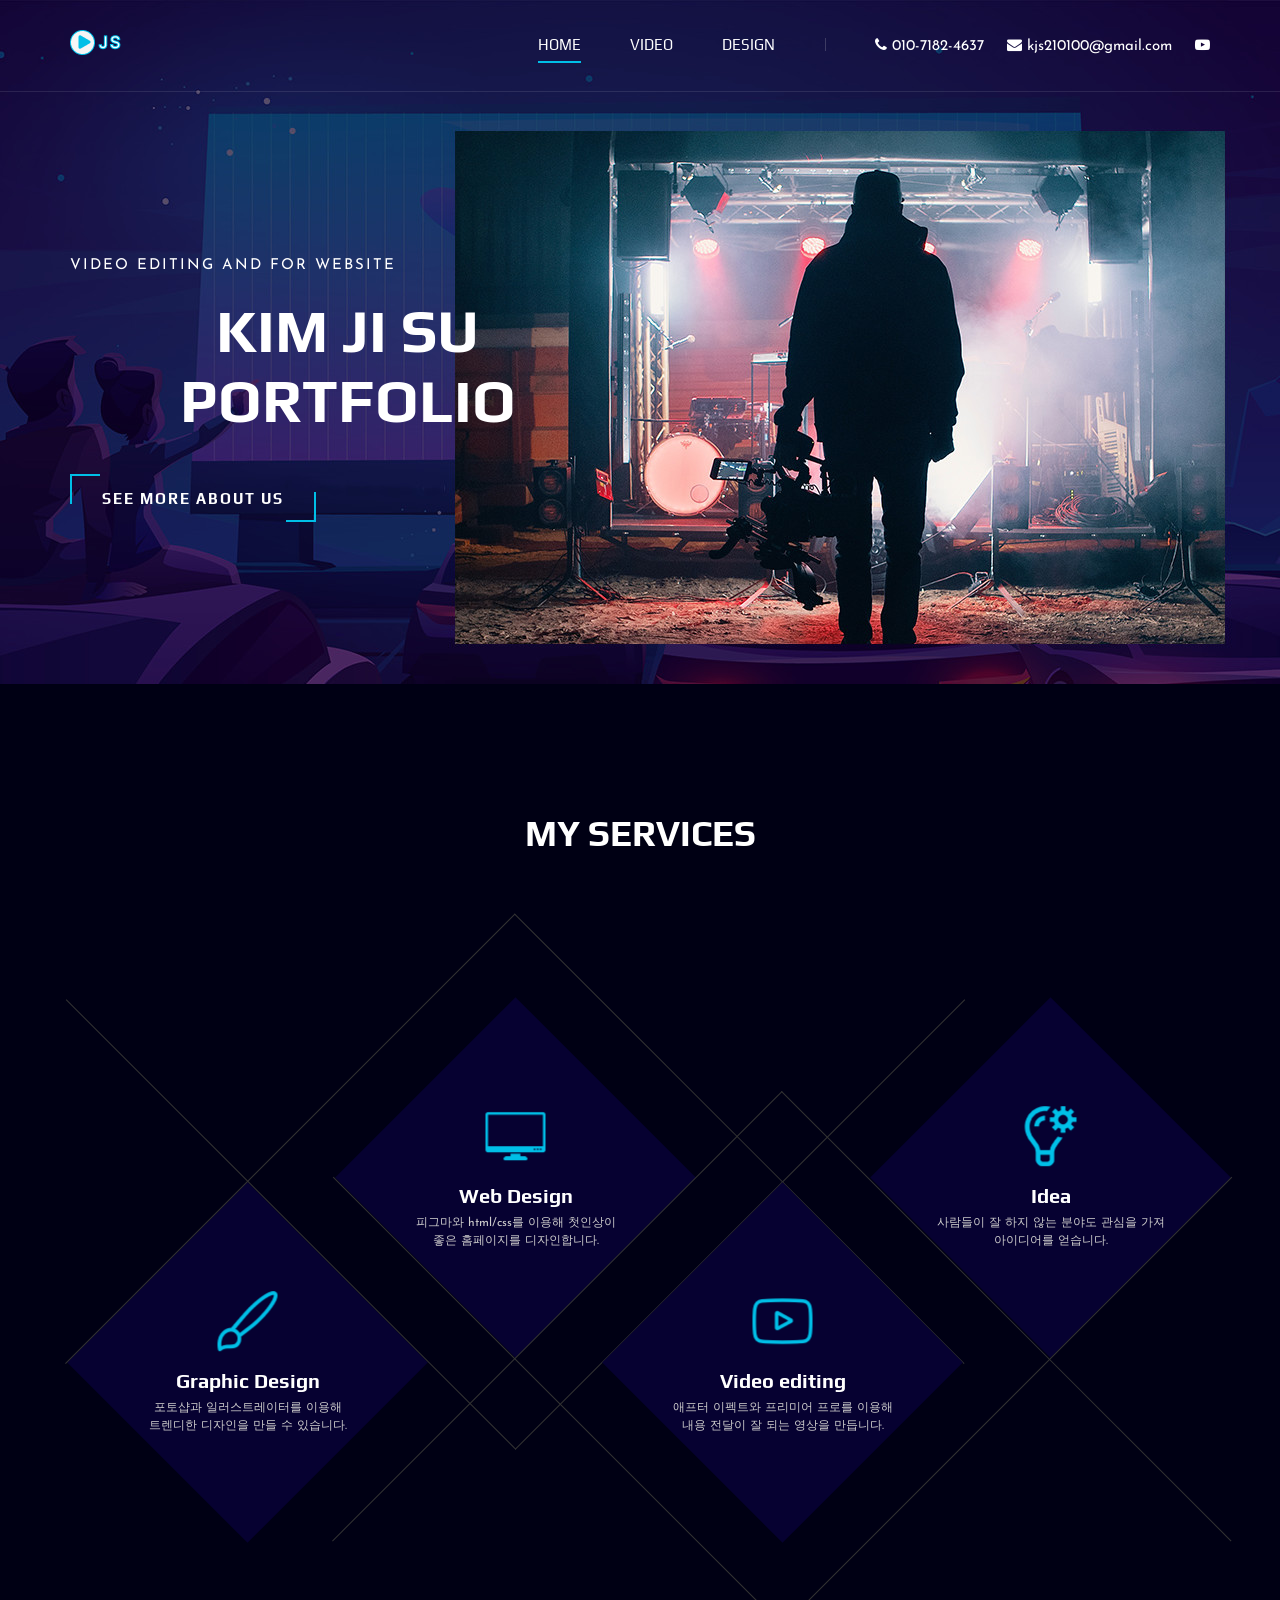
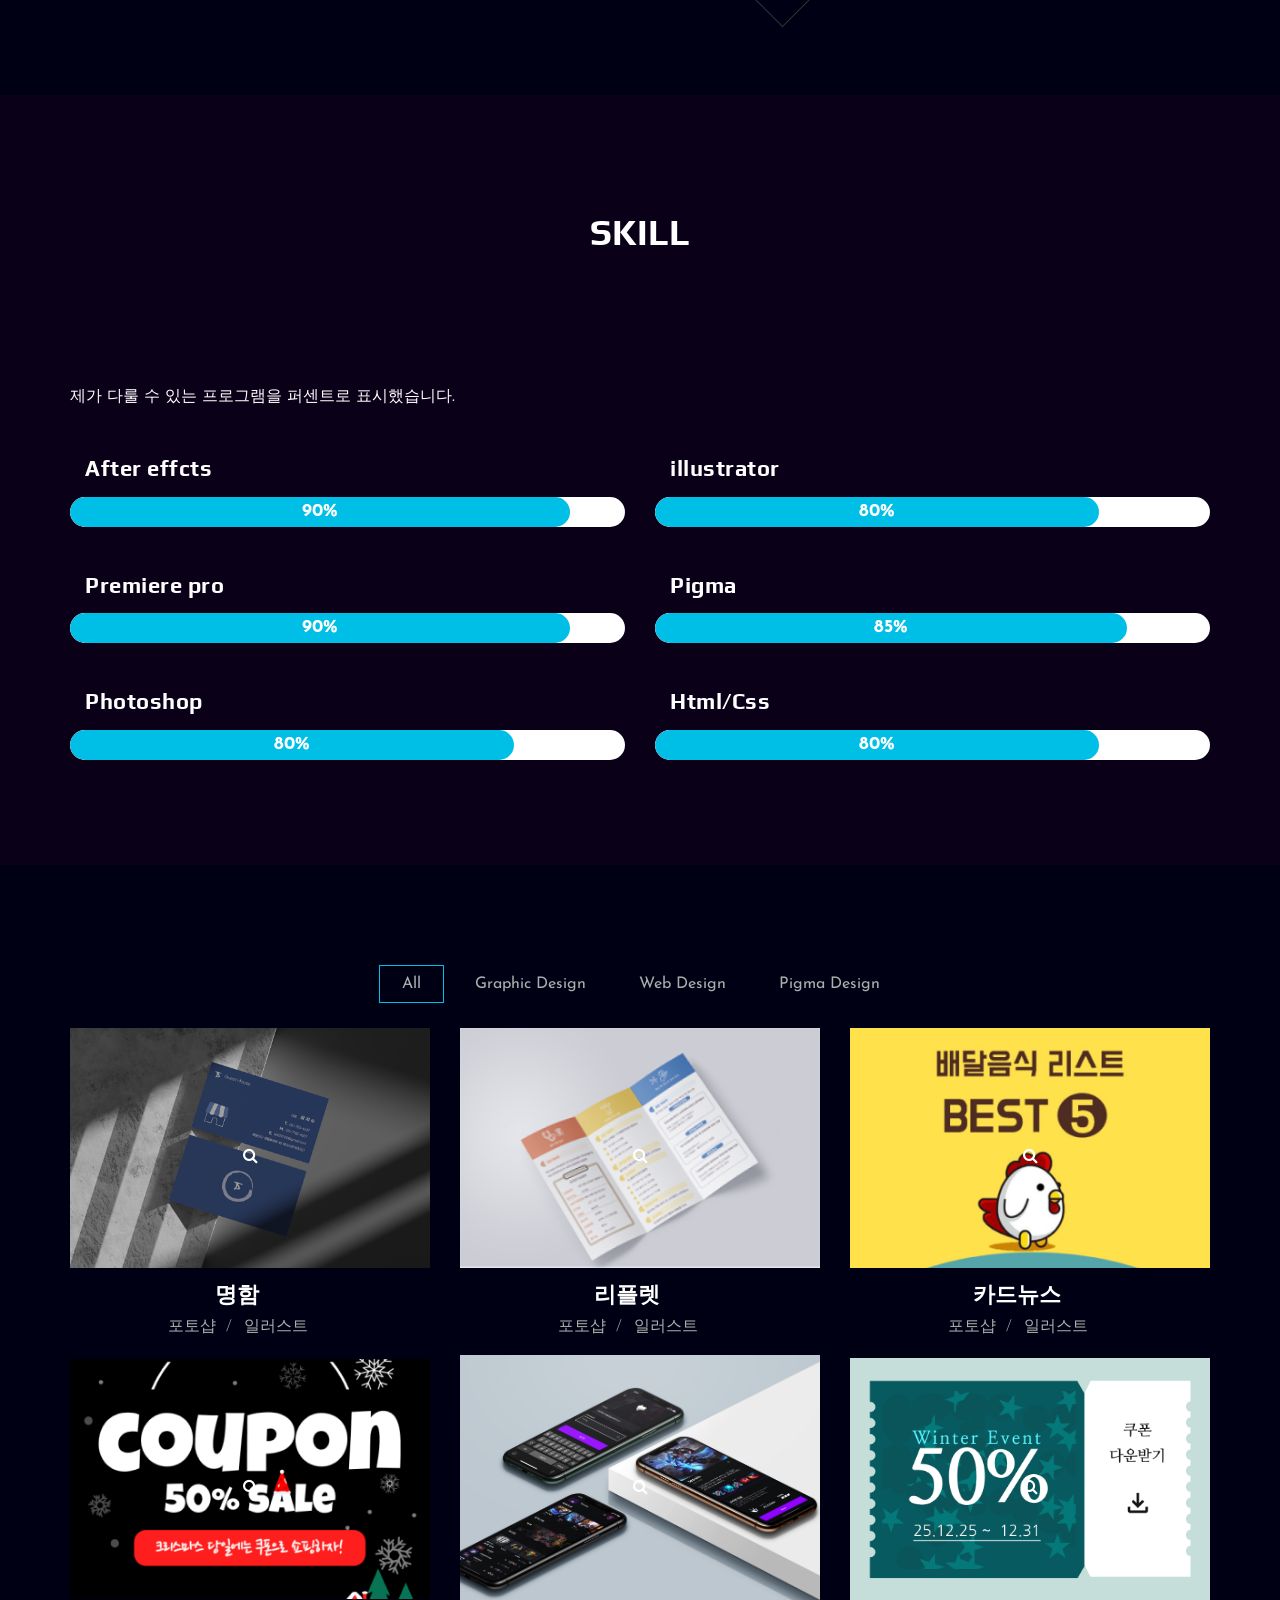
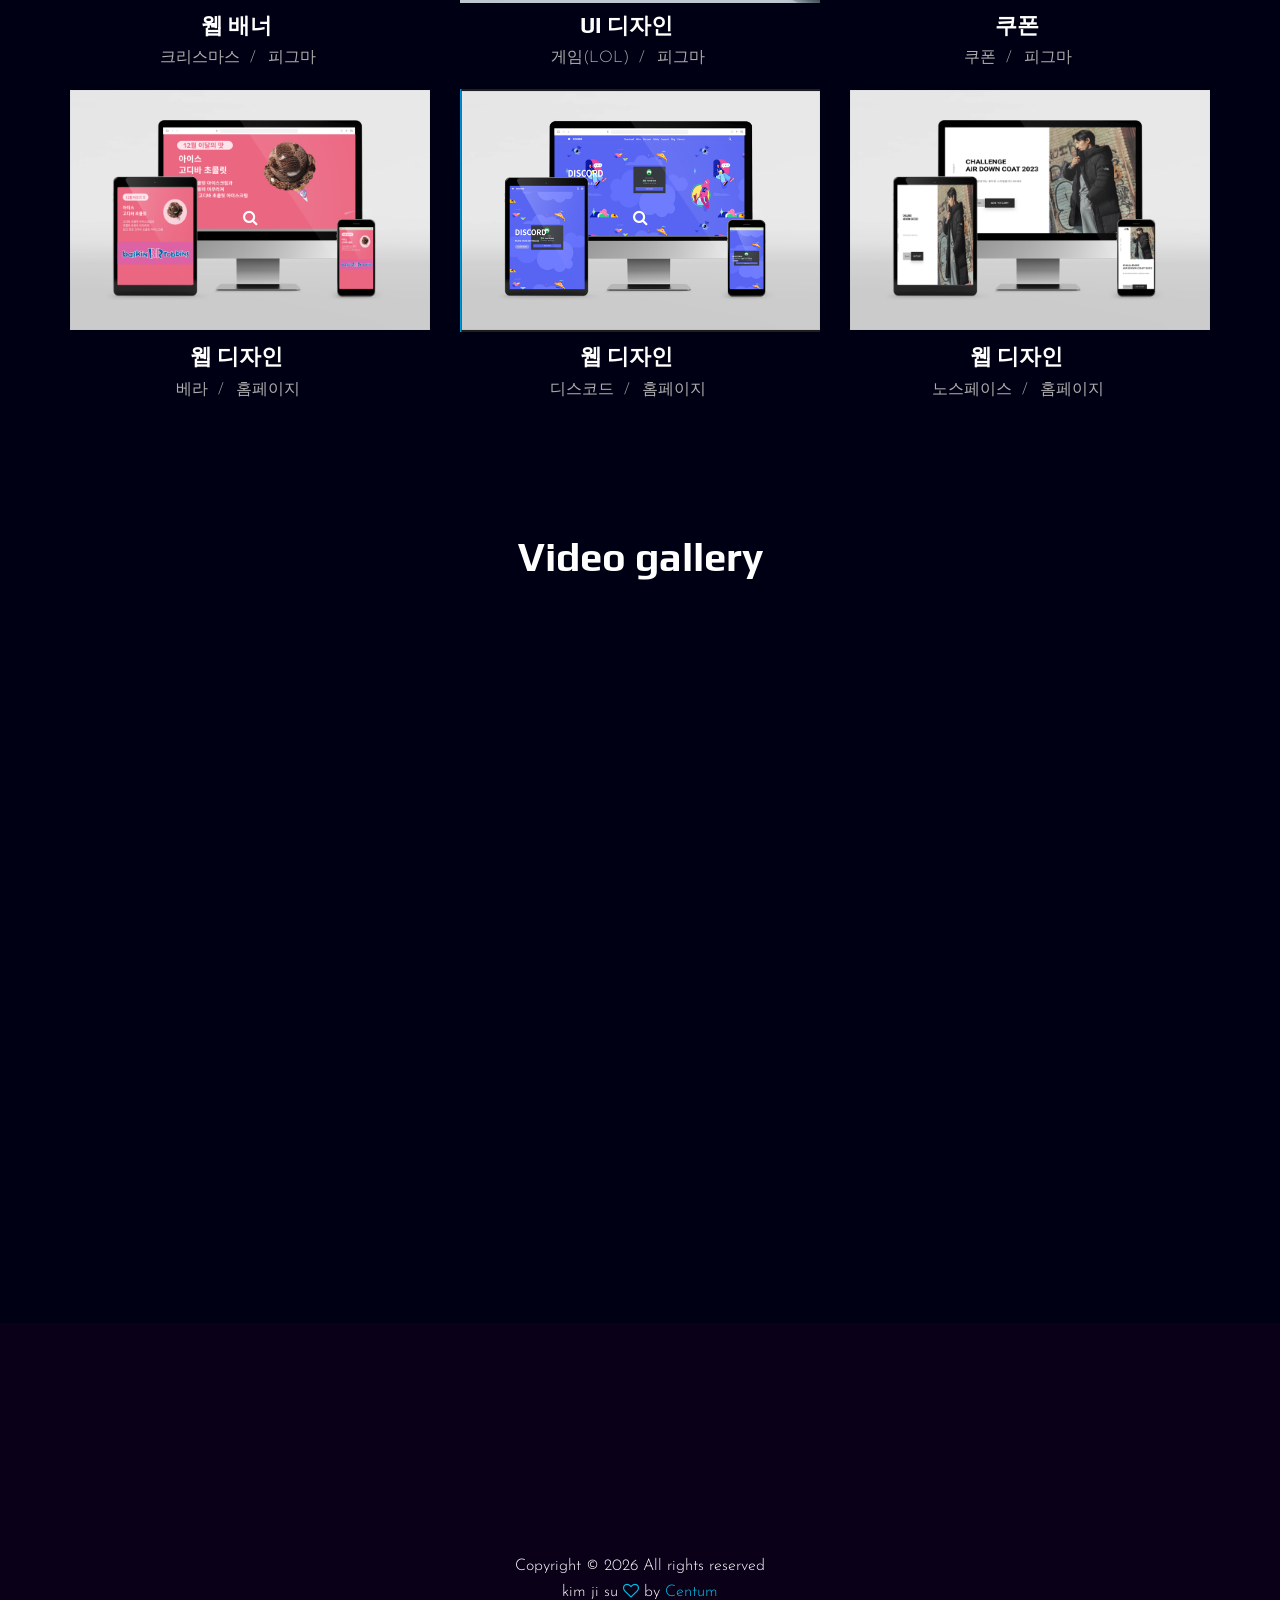
==== index.html @ a0787016 "첫 커밋" ====
<!DOCTYPE html>
<html lang="zxx">

<head>
    <meta charset="UTF-8">
    <meta name="description" content="Videograph Template">
    <meta name="keywords" content="Videograph, unica, creative, html">
    <meta name="viewport" content="width=device-width, initial-scale=1.0">
    <meta http-equiv="X-UA-Compatible" content="ie=edge">
    <title>Kim jisu portfolio</title>

    <!-- Google Font -->
    <link href="https://fonts.googleapis.com/css2?family=Play:wght@400;700&display=swap" rel="stylesheet">
    <link href="https://fonts.googleapis.com/css2?family=Josefin+Sans:wght@300;400;500;600;700&display=swap"
        rel="stylesheet">
        <link rel="stylesheet" href="https://cdn.jsdelivr.net/npm/@fancyapps/ui@4.0/dist/fancybox.css" />
    <!-- Css Styles -->
    <link rel="stylesheet" href="css/bootstrap.min.css" type="text/css">
    <link rel="stylesheet" href="css/font-awesome.min.css" type="text/css">
    <link rel="stylesheet" href="css/elegant-icons.css" type="text/css">
    <link rel="stylesheet" href="css/owl.carousel.min.css" type="text/css">
    <link rel="stylesheet" href="css/magnific-popup.css" type="text/css">
    <link rel="stylesheet" href="css/slicknav.min.css" type="text/css">
    <link rel="stylesheet" href="css/style.css" type="text/css">
</head>

<body>
    <!-- Page Preloder -->
    <div id="preloder">
        <div class="loader"></div>
    </div>

    <!-- Header Section Begin -->
    <header class="header">
        <div class="container">
            <div class="row">
                <div class="col-lg-2">
                    <div class="header__logo">
                        <a href="./index.html"><img src="img/logo/Js로고.png" alt=""></a>
                    </div>
                </div>
                <div class="col-lg-10">
                    <div class="header__nav__option">
                        <nav class="header__nav__menu mobile-menu">
                            <ul>
                                <li class="active"><a href="./index.html">Home</a></li>
                                <li><a href="#work">Video</a></li>
                                <li><a href="#row">Design</a></li>
                                <!-- <li><a href="#">Pages</a>
                                    <ul class="dropdown">
                                        <li><a href="./about.html">About</a></li>
                                        <li><a href="./portfolio.html">Portfolio</a></li>
                                        <li><a href="./blog.html">Blog</a></li>
                                        <li><a href="./blog-details.html">Blog Details</a></li>
                                    </ul> -->
                                </li>
                                <!-- <li><a href="./contact.html">Contact</a></li> -->
                            </ul>
                        </nav>
                        <div class="header__nav__social">
                            <a href="#"><i class="fa fa-phone"></i>  010-7182-4637 </i></i></a>
                            <a href="#"><i class="fa fa-envelope"></i>  kjs210100@gmail.com </i></i></a>
                            
                            <a href="https://www.youtube.com/channel/UCBvAtpXSPO3ECrKOnMIZypA"><span class="youtube"><i class="fa fa-youtube-play"></i></span></a>
                        </div>
                    </div>
                </div>
            </div>
            <div id="mobile-menu-wrap"></div>
        </div>
    </header>
    <!-- Header End -->

    <!-- Hero Section Begin -->
    <section class="hero">
        <div class="hero__slider owl-carousel">
            <div class="hero__item set-bg" data-setbg="img/hero/hero-1.jpg">
                <div class="container">
                    <div class="row">
                        <div class="col-lg-6">
                            <div class="hero__text">
                                <span>Video editing and For website  </span>
                                <h2>KIM JI SU Portfolio</h2>
                                <a href="#" class="primary-btn">See more about us</a>
                            </div>
                        </div>
                    </div>
                </div>
            </div>

        </div>
    </section>
    <!-- Hero Section End -->



        <!-- Counter Section Begin -->

<div class="container1">
    <h2>MY SERVICES</h2>
</div>
        
        <section class="counter">
            <div class="container">
                <div class="counter__content">
                    <div class="row">
                        <div class="col-lg-3 col-md-6 col-sm-6">
                            <div class="counter__item">
                                <div class="counter__item__text">
                                    <img src="img/icons/Mask group1.png" alt="">
                                    <h2 >Graphic Design</h2>
                                    <ul>포토샵과 일러스트레이터를 이용해 <br>트렌디한
                                        디자인을 
                                        만들 수 있습니다.
                                    </ul>
                                    
                                    
                                </div>
                            </div>
                        </div>
                        <div class="col-lg-3 col-md-6 col-sm-6">
                            <div class="counter__item second__item">
                                <div class="counter__item__text">
                                    <img src="img/icons/모니터.png" alt="">
                                    <h2>Web Design</h2>
                                    <ul>
                                        피그마와 html/css를 이용해 첫인상이 <br>좋은
                                        홈페이지를 디자인합니다.
                                    </ul>
                                    
                                </div>
                            </div>
                        </div>
                        <div class="col-lg-3 col-md-6 col-sm-6">
                            <div class="counter__item third__item">
                                <div class="counter__item__text">
                                    <img src="img/icons/유튜브1.png" alt="">
                                    <h2>Video editing</h2>
                                    <ul>
                                        애프터 이펙트와 프리미어 프로를 이용해 <br>
                                        내용 전달이 잘 되는 영상을 만듭니다.
                                    </ul>
                                </div>
                            </div>
                        </div>
                        <div class="col-lg-3 col-md-6 col-sm-6">
                            <div class="counter__item four__item">
                                <div class="counter__item__text">
                                    <img src="img/icons/ci-4.png" alt="">
                                    <h2>Idea</h2>
                                    <ul>
                                        사람들이 잘 하지 않는 분야도 관심을 가져 <br>
                                        아이디어를 얻습니다.
                                    </ul>
                                    
                                </div>
                            </div>
                        </div>
                    </div>
                </div>
            </div>
        </section>
        <!-- Counter Section End -->

    <!-- Services Section Begin -->
    <section class="services spad">
        <div class="container">
            <div class="row">
                <div class="col-lg-12">
                    <div class="services__title">
                        <div class="section-title">
                            <span></span>
                            <h2>Skill</h2>
                        </div>
                        <p>제가 다룰 수 있는 프로그램을 퍼센트로 표시했습니다.</p>
                    </div>
                </div>

                <div class="col-lg-6 col-md-6 col-sm-12">
                    <div class="services__item">
                        <div class="progress-container">
                            <h4>After effcts</h4>
                            <div class="progress-bar">
                                <span data-width="90%" style="width: 90%;">90%</span>
                            </div>
                        </div>

                    </div>      
                    <div class="services__item">
                        <div class="progress-container">
                            <h4>Premiere pro</h4>
                            <div class="progress-bar">
                                <span data-width="90%" style="width: 90%;">90%</span>
                            </div>
                        </div>

                    </div>
                    <div class="services__item">
                        <div class="progress-container">
                            <h4>Photoshop</h4>
                            <div class="progress-bar">
                                <span data-width="80%" style="width: 80%;">80%</span>
                            </div>
                        </div>

                    </div>
                </div>

                <div class="col-lg-6 col-md-6 col-sm-12">
                    <div class="services__item">
                        <div class="progress-container">
                            <h4>illustrator</h4>
                            <div class="progress-bar">
                                <span data-width="80%" style="width: 80%;">80%</span>
                            </div>
                        </div>
                    </div>
                    <div class="services__item">
                        <div class="progress-container">
                            <h4>Pigma</h4>
                            <div class="progress-bar">
                                <span data-width="85%" style="width: 85%;">85%</span>
                            </div>
                        </div>
                    </div>
                    <div class="services__item">
                        <div class="progress-container">
                            <h4>Html/Css</h4>
                            <div class="progress-bar">
                                <span data-width="80%" style="width: 80%;">80%</span>
                            </div>
                        </div>
                    </div>
                </div>
            </div>
        </div>
        </div>
    </section>



       <!-- Portfolio Section Begin -->

       
    <section class="portfolio spad">
        <div class="container">
            <div class="row" id="row">
                <div class="col-lg-12">
                    <ul class="portfolio__filter">
                        <li class="active" data-filter="*">All</li>
                        <!-- <li data-filter=".branding">Video</li> -->
                        <li data-filter=".digital-marketing">Graphic Design</li>
                        <li data-filter=".web">Web Design</li>
                        <li data-filter=".photography">Pigma Design</li>
                        <!-- <li data-filter=" .ecommerce">eCommerce</li> -->
                    </ul>
                </div>
            </div>
            <div class="row portfolio__gallery">
                <div class="col-lg-4 col-md-6 col-sm-6 mix digital-marketing">
                    <div class="portfolio__item">
                        <div class="portfolio__item__video set-bg">
                         <a href="img/portfolio/명함1.png" class="btnn" data-fancybox="gallery">
                            <img src="img/portfolio/명함1.png">
                            <i class="fa fa-search btn"></i>
                         </a>
                        </div>           
                        <div class="portfolio__item__text">
                            <h4>명함</h4>
                            <ul>
                                <li>포토샵</li>
                                <li>일러스트</li>
                            </ul>
                        </div>
                    </div>
                </div>



                <div class="col-lg-4 col-md-6 col-sm-6 mix digital-marketing">
                    <div class="portfolio__item">
                        <div class="portfolio__item__video set-bg">
                         <a href="img/portfolio/리플렛.png" class="btnn" data-fancybox="gallery">
                            <img src="img/portfolio/Rectangle 172.png">
                            <i class="fa fa-search btn"></i>
                         </a>
                        </div>           
                        <div class="portfolio__item__text">
                            <h4>리플렛</h4>
                            <ul>
                                <li>포토샵</li>
                                <li>일러스트</li>
                            </ul>
                        </div>
                    </div>
                </div>




                <div class="col-lg-4 col-md-6 col-sm-6 mix digital-marketing">
                    <div class="portfolio__item">
                        <div class="portfolio__item__video set-bg">
                         <a href="img/portfolio/카드뉴스.png" class="btnn" data-fancybox="gallery">
                            <img src="img/portfolio/카드뉴스3.png   ">
                            <i class="fa fa-search btn"></i>
                         </a>
                        </div>           
                        <div class="portfolio__item__text">
                            <h4>카드뉴스</h4>
                            <ul>
                                <li>포토샵</li>
                                <li>일러스트</li>
                            </ul>
                        </div>
                    </div>
                </div>



                





                <div class="col-lg-4 col-md-6 col-sm-6 mix photography">
                    <div class="portfolio__item">
                        <div class="portfolio__item__video set-bg">
                         <a href="img/웹 디자인/크리스마스 배너2.png" class="btnn" data-fancybox="gallery">
                            <img src="img/웹 디자인/Rectangle 172.png">
                            <i class="fa fa-search btn"></i>
                         </a>
                        </div>           
                        <div class="portfolio__item__text">
                            <h4>웹 배너</h4>
                            <ul>
                                <li>크리스마스</li>
                                <li>피그마</li>
                                
                            </ul>
                        </div>
                    </div>
                </div>


                <div class="col-lg-4 col-md-6 col-sm-6 mix photography">
                    <div class="portfolio__item">
                        <div class="portfolio__item__video set-bg">
                         <a href="https://www.figma.com/community/file/1326427187531634112/app" class="btnn">
                            <img src="img/graphic design/목업.jpg">
                            <i class="fa fa-search btn"></i>
                         </a>
                        </div>           
                        <div class="portfolio__item__text">
                            <h4>UI 디자인</h4>
                            <ul>
                                <li>게임(LOL)</li>
                                <li>피그마</li>
                            </ul>
                        </div>
                    </div>
                </div>





          
                


                <div class="col-lg-4 col-md-6 col-sm-6 mix photography">
                    <div class="portfolio__item">
                        <div class="portfolio__item__video set-bg">
                         <a href="img/portfolio/Group 11.png" class="btnn" data-fancybox="gallery">
                            <img src="img/portfolio/Group 12.png">
                            <i class="fa fa-search btn"></i>
                         </a>
                        </div>           
                        <div class="portfolio__item__text">
                            <h4>쿠폰</h4>
                            <ul>
                                <li>쿠폰</li>
                                <li>피그마</li>
                            </ul>
                        </div>
                    </div>
                </div>



                <div class="col-lg-4 col-md-6 col-sm-6 mix web">
                    <div class="portfolio__item">
                        <div class="portfolio__item__video set-bg">
                         <a href="web/베라/index.html" class="btnn">
                            <img src="web/베라/베라홈페이지/베라/이미지/베라 목업1.png">
                            <i class="fa fa-search btn"></i>
                         </a>
                        </div>           
                        <div class="portfolio__item__text">
                            <h4>웹 디자인</h4>
                            <ul>
                                <li>베라</li>
                                <li>홈페이지</li>
                            </ul>
                        </div>
                    </div>
                </div>


                <div class="col-lg-4 col-md-6 col-sm-6 mix web">
                    <div class="portfolio__item">
                        <div class="portfolio__item__video set-bg">
                         <a href="web/project1/index.html" class="btnn">
                            <img src="img/portfolio/portfolio-7.PNG">
                            <i class="fa fa-search btn"></i>
                         </a>
                        </div>           
                        <div class="portfolio__item__text">
                            <h4>웹 디자인</h4>
                            <ul>
                                <li>디스코드</li>
                                <li>홈페이지</li>
                            </ul>
                        </div>
                    </div>
                </div>


                
                <div class="col-lg-4 col-md-6 col-sm-6 mix web">
                    <div class="portfolio__item">
                        <div class="portfolio__item__video set-bg">
                         <a href="노스페이스/index.html" class="btnn">
                            <img src="노스페이스/노스페이스 목업/노스페이스 목업.png">
                            <i class="fa fa-search btn"></i>
                         </a>
                        </div>           
                        <div class="portfolio__item__text">
                            <h4>웹 디자인</h4>
                            <ul>
                                <li>노스페이스</li>
                                <li>홈페이지</li>
                            </ul>
                        </div>
                    </div>
                </div>
                
                        </div>
                        <div class="portfolio__item__text">
                            <br><br><br><br>
                         
                            <h6>Video gallery</h6> <br>
                            <!-- <span>Photography</span> -->
                        </div>
                    </div>
                </div>

            </div>
            <div class="row">
                <div class="col-lg-12">
                    <!-- <div class="pagination__option">
                        <a href="#" class="arrow__pagination left__arrow"><span class="arrow_left"></span> Prev</a>
                        <a href="#" class="number__pagination">1</a>
                        <a href="#" class="number__pagination">2</a>
                        <a href="#" class="arrow__pagination right__arrow">Next <span class="arrow_right"></span></a>
                    </div> -->
                </div>
            </div>
        </div>
    </section>
    <!-- Portfolio Section End -->


    <!-- Work Section Begin -->
    <section class="work" id="work">
        <div class="work__gallery">
        

             <div class="grid-sizer"></div>
            <div class="work__item wide__item set-bg" data-setbg="">
                <iframe width="100%" height="100%" src="https://www.youtube.com/embed/-K_-rTqZiDs" title="YouTube video player" frameborder="0" allow="accelerometer; autoplay; clipboard-write; encrypted-media; gyroscope; picture-in-picture; web-share" allowfullscreen></iframe>
            </div>


            <div class="grid-sizer"></div>
            <div class="work__item wide__item set-bg" data-setbg="">
                <iframe width="100%" height="100%" src="https://www.youtube.com/embed/nnEHRdtNaFE?si=0-5xzgKy5bPDP8SL" title="YouTube video player" frameborder="0" allow="accelerometer; autoplay; clipboard-write; encrypted-media; gyroscope; picture-in-picture; web-share" allowfullscreen></iframe>
            </div>


            <div class="grid-sizer"></div>
            <div class="work__item wide__item set-bg" data-setbg="">
                <iframe width="100%" height="100%" src="https://www.youtube.com/embed/3PKVDlWJ8Bk?si=Of1CWr32yHjwsZOv" title="YouTube video player" frameborder="0" allow="accelerometer; autoplay; clipboard-write; encrypted-media; gyroscope; picture-in-picture; web-share" allowfullscreen></iframe>
            </div>
       
            <div class="grid-sizer"></div>
            <div class="work__item wide__item set-bg" data-setbg="">
                <iframe width="100%" height="100%" src="https://www.youtube.com/embed/RUoXQ__-sHQ?si=y8ZGydRBBWBgg9oM" title="YouTube video player" frameborder="0" allow="accelerometer; autoplay; clipboard-write; encrypted-media; gyroscope; picture-in-picture; web-share" allowfullscreen></iframe>

            </div>

            <div class="grid-sizer"></div>
            <div class="work__item wide__item set-bg" data-setbg="">
                <iframe width="100%" height="100%" src="https://www.youtube.com/embed/qjZNNQQQG4w?si=pSbFtRTcRZ9hHa0Y" title="YouTube video player" frameborder="0" allow="accelerometer; autoplay; clipboard-write; encrypted-media; gyroscope; picture-in-picture; web-share" allowfullscreen></iframe>
            </div>

            <div class="grid-sizer"></div>
            <div class="work__item wide__item set-bg" data-setbg="">
                <iframe width="100%" height="100%" src="https://www.youtube.com/embed/8PebJs33oMQ?si=POcHXcZ8i961qCMS" title="YouTube video player" frameborder="0" allow="accelerometer; autoplay; clipboard-write; encrypted-media; gyroscope; picture-in-picture; web-share" allowfullscreen></iframe>
            </div>



   
        </div>
    </section>
    <!-- Work Section End -->



    <!-- Team Section Begin -->

    <!-- Team Section End -->

    <!-- Latest Blog Section Begin -->

    <!-- Latest Blog Section End -->



    <!-- Footer Section Begin -->
    <footer class="footer">
        <div class="container">
            <div class="footer__top">
                <div class="row">
                    <div class="col-lg-12 p1">
                        <div class="footer__top__logo p2">
                            <a href="#"><img src="img/logo.png" alt=""></a>
                        </div>
                    </div>

                </div>
            </div>

            <div class="footer__copyright">
                <div class="row">
                    <div class="col-lg-12 text-center">
                        <!-- Link back to Colorlib can't be removed. Template is licensed under CC BY 3.0. -->
                        <p class="footer__copyright__text">Copyright &copy;
                       
                            2026 All rights reserved  <br> kim ji su <i class="fa fa-heart-o"
                                aria-hidden="true"></i> by <a href="https://colorlib.com" target="_blank">Centum</a>
                        </p>
                        <!-- Link back to Colorlib can't be removed. Template is licensed under CC BY 3.0. -->
                    </div>
                </div>
            </div>
        </div>
    </footer>
    <!-- Footer Section End -->

    <!-- Js Plugins -->
    <script src="js/jquery-3.3.1.min.js"></script>
    <script src="js/bootstrap.min.js"></script>
    <script src="js/jquery.magnific-popup.min.js"></script>
    <script src="js/mixitup.min.js"></script>
    <script src="js/masonry.pkgd.min.js"></script>
    <script src="js/jquery.slicknav.js"></script>
    <script src="js/owl.carousel.min.js"></script>
    <script src="https://cdn.jsdelivr.net/npm/@fancyapps/ui@4.0/dist/fancybox.umd.js"></script>
    <script src="js/main.js"></script>
</body>

</html>
---- css/elegant-icons.css ----
@font-face {
	font-family: 'ElegantIcons';
	src:url('../fonts/ElegantIcons.eot');
	src:url('../fonts/ElegantIcons.eot?#iefix') format('embedded-opentype'),
		url('../fonts/ElegantIcons.woff') format('woff'),
		url('../fonts/ElegantIcons.ttf') format('truetype'),
		url('../fonts/ElegantIcons.svg#ElegantIcons') format('svg');
	font-weight: normal;
	font-style: normal;
}

/* Use the following CSS code if you want to use data attributes for inserting your icons */
[data-icon]:before {
	font-family: 'ElegantIcons';
	content: attr(data-icon);
	speak: none;
	font-weight: normal;
	font-variant: normal;
	text-transform: none;
	line-height: 1;
	-webkit-font-smoothing: antialiased;
	-moz-osx-font-smoothing: grayscale;
}

/* Use the following CSS code if you want to have a class per icon */
/*
Instead of a list of all class selectors,
you can use the generic selector below, but it's slower:
[class*="your-class-prefix"] {
*/
.arrow_up, .arrow_down, .arrow_left, .arrow_right, .arrow_left-up, .arrow_right-up, .arrow_right-down, .arrow_left-down, .arrow-up-down, .arrow_up-down_alt, .arrow_left-right_alt, .arrow_left-right, .arrow_expand_alt2, .arrow_expand_alt, .arrow_condense, .arrow_expand, .arrow_move, .arrow_carrot-up, .arrow_carrot-down, .arrow_carrot-left, .arrow_carrot-right, .arrow_carrot-2up, .arrow_carrot-2down, .arrow_carrot-2left, .arrow_carrot-2right, .arrow_carrot-up_alt2, .arrow_carrot-down_alt2, .arrow_carrot-left_alt2, .arrow_carrot-right_alt2, .arrow_carrot-2up_alt2, .arrow_carrot-2down_alt2, .arrow_carrot-2left_alt2, .arrow_carrot-2right_alt2, .arrow_triangle-up, .arrow_triangle-down, .arrow_triangle-left, .arrow_triangle-right, .arrow_triangle-up_alt2, .arrow_triangle-down_alt2, .arrow_triangle-left_alt2, .arrow_triangle-right_alt2, .arrow_back, .icon_minus-06, .icon_plus, .icon_close, .icon_check, .icon_minus_alt2, .icon_plus_alt2, .icon_close_alt2, .icon_check_alt2, .icon_zoom-out_alt, .icon_zoom-in_alt, .icon_search, .icon_box-empty, .icon_box-selected, .icon_minus-box, .icon_plus-box, .icon_box-checked, .icon_circle-empty, .icon_circle-slelected, .icon_stop_alt2, .icon_stop, .icon_pause_alt2, .icon_pause, .icon_menu, .icon_menu-square_alt2, .icon_menu-circle_alt2, .icon_ul, .icon_ol, .icon_adjust-horiz, .icon_adjust-vert, .icon_document_alt, .icon_documents_alt, .icon_pencil, .icon_pencil-edit_alt, .icon_pencil-edit, .icon_folder-alt, .icon_folder-open_alt, .icon_folder-add_alt, .icon_info_alt, .icon_error-oct_alt, .icon_error-circle_alt, .icon_error-triangle_alt, .icon_question_alt2, .icon_question, .icon_comment_alt, .icon_chat_alt, .icon_vol-mute_alt, .icon_volume-low_alt, .icon_volume-high_alt, .icon_quotations, .icon_quotations_alt2, .icon_clock_alt, .icon_lock_alt, .icon_lock-open_alt, .icon_key_alt, .icon_cloud_alt, .icon_cloud-upload_alt, .icon_cloud-download_alt, .icon_image, .icon_images, .icon_lightbulb_alt, .icon_gift_alt, .icon_house_alt, .icon_genius, .icon_mobile, .icon_tablet, .icon_laptop, .icon_desktop, .icon_camera_alt, .icon_mail_alt, .icon_cone_alt, .icon_ribbon_alt, .icon_bag_alt, .icon_creditcard, .icon_cart_alt, .icon_paperclip, .icon_tag_alt, .icon_tags_alt, .icon_trash_alt, .icon_cursor_alt, .icon_mic_alt, .icon_compass_alt, .icon_pin_alt, .icon_pushpin_alt, .icon_map_alt, .icon_drawer_alt, .icon_toolbox_alt, .icon_book_alt, .icon_calendar, .icon_film, .icon_table, .icon_contacts_alt, .icon_headphones, .icon_lifesaver, .icon_piechart, .icon_refresh, .icon_link_alt, .icon_link, .icon_loading, .icon_blocked, .icon_archive_alt, .icon_heart_alt, .icon_star_alt, .icon_star-half_alt, .icon_star, .icon_star-half, .icon_tools, .icon_tool, .icon_cog, .icon_cogs, .arrow_up_alt, .arrow_down_alt, .arrow_left_alt, .arrow_right_alt, .arrow_left-up_alt, .arrow_right-up_alt, .arrow_right-down_alt, .arrow_left-down_alt, .arrow_condense_alt, .arrow_expand_alt3, .arrow_carrot_up_alt, .arrow_carrot-down_alt, .arrow_carrot-left_alt, .arrow_carrot-right_alt, .arrow_carrot-2up_alt, .arrow_carrot-2dwnn_alt, .arrow_carrot-2left_alt, .arrow_carrot-2right_alt, .arrow_triangle-up_alt, .arrow_triangle-down_alt, .arrow_triangle-left_alt, .arrow_triangle-right_alt, .icon_minus_alt, .icon_plus_alt, .icon_close_alt, .icon_check_alt, .icon_zoom-out, .icon_zoom-in, .icon_stop_alt, .icon_menu-square_alt, .icon_menu-circle_alt, .icon_document, .icon_documents, .icon_pencil_alt, .icon_folder, .icon_folder-open, .icon_folder-add, .icon_folder_upload, .icon_folder_download, .icon_info, .icon_error-circle, .icon_error-oct, .icon_error-triangle, .icon_question_alt, .icon_comment, .icon_chat, .icon_vol-mute, .icon_volume-low, .icon_volume-high, .icon_quotations_alt, .icon_clock, .icon_lock, .icon_lock-open, .icon_key, .icon_cloud, .icon_cloud-upload, .icon_cloud-download, .icon_lightbulb, .icon_gift, .icon_house, .icon_camera, .icon_mail, .icon_cone, .icon_ribbon, .icon_bag, .icon_cart, .icon_tag, .icon_tags, .icon_trash, .icon_cursor, .icon_mic, .icon_compass, .icon_pin, .icon_pushpin, .icon_map, .icon_drawer, .icon_toolbox, .icon_book, .icon_contacts, .icon_archive, .icon_heart, .icon_profile, .icon_group, .icon_grid-2x2, .icon_grid-3x3, .icon_music, .icon_pause_alt, .icon_phone, .icon_upload, .icon_download, .social_facebook, .social_twitter, .social_pinterest, .social_googleplus, .social_tumblr, .social_tumbleupon, .social_wordpress, .social_instagram, .social_dribbble, .social_vimeo, .social_linkedin, .social_rss, .social_deviantart, .social_share, .social_myspace, .social_skype, .social_youtube, .social_picassa, .social_googledrive, .social_flickr, .social_blogger, .social_spotify, .social_delicious, .social_facebook_circle, .social_twitter_circle, .social_pinterest_circle, .social_googleplus_circle, .social_tumblr_circle, .social_stumbleupon_circle, .social_wordpress_circle, .social_instagram_circle, .social_dribbble_circle, .social_vimeo_circle, .social_linkedin_circle, .social_rss_circle, .social_deviantart_circle, .social_share_circle, .social_myspace_circle, .social_skype_circle, .social_youtube_circle, .social_picassa_circle, .social_googledrive_alt2, .social_flickr_circle, .social_blogger_circle, .social_spotify_circle, .social_delicious_circle, .social_facebook_square, .social_twitter_square, .social_pinterest_square, .social_googleplus_square, .social_tumblr_square, .social_stumbleupon_square, .social_wordpress_square, .social_instagram_square, .social_dribbble_square, .social_vimeo_square, .social_linkedin_square, .social_rss_square, .social_deviantart_square, .social_share_square, .social_myspace_square, .social_skype_square, .social_youtube_square, .social_picassa_square, .social_googledrive_square, .social_flickr_square, .social_blogger_square, .social_spotify_square, .social_delicious_square, .icon_printer, .icon_calulator, .icon_building, .icon_floppy, .icon_drive, .icon_search-2, .icon_id, .icon_id-2, .icon_puzzle, .icon_like, .icon_dislike, .icon_mug, .icon_currency, .icon_wallet, .icon_pens, .icon_easel, .icon_flowchart, .icon_datareport, .icon_briefcase, .icon_shield, .icon_percent, .icon_globe, .icon_globe-2, .icon_target, .icon_hourglass, .icon_balance, .icon_rook, .icon_printer-alt, .icon_calculator_alt, .icon_building_alt, .icon_floppy_alt, .icon_drive_alt, .icon_search_alt, .icon_id_alt, .icon_id-2_alt, .icon_puzzle_alt, .icon_like_alt, .icon_dislike_alt, .icon_mug_alt, .icon_currency_alt, .icon_wallet_alt, .icon_pens_alt, .icon_easel_alt, .icon_flowchart_alt, .icon_datareport_alt, .icon_briefcase_alt, .icon_shield_alt, .icon_percent_alt, .icon_globe_alt, .icon_clipboard {
	font-family: 'ElegantIcons';
	speak: none;
	font-style: normal;
	font-weight: normal;
	font-variant: normal;
	text-transform: none;
	line-height: 1;
	-webkit-font-smoothing: antialiased;
}
.arrow_up:before {
	content: "\21";
}
.arrow_down:before {
	content: "\22";
}
.arrow_left:before {
	content: "\23";
}
.arrow_right:before {
	content: "\24";
}
.arrow_left-up:before {
	content: "\25";
}
.arrow_right-up:before {
	content: "\26";
}
.arrow_right-down:before {
	content: "\27";
}
.arrow_left-down:before {
	content: "\28";
}
.arrow-up-down:before {
	content: "\29";
}
.arrow_up-down_alt:before {
	content: "\2a";
}
.arrow_left-right_alt:before {
	content: "\2b";
}
.arrow_left-right:before {
	content: "\2c";
}
.arrow_expand_alt2:before {
	content: "\2d";
}
.arrow_expand_alt:before {
	content: "\2e";
}
.arrow_condense:before {
	content: "\2f";
}
.arrow_expand:before {
	content: "\30";
}
.arrow_move:before {
	content: "\31";
}
.arrow_carrot-up:before {
	content: "\32";
}
.arrow_carrot-down:before {
	content: "\33";
}
.arrow_carrot-left:before {
	content: "\34";
}
.arrow_carrot-right:before {
	content: "\35";
}
.arrow_carrot-2up:before {
	content: "\36";
}
.arrow_carrot-2down:before {
	content: "\37";
}
.arrow_carrot-2left:before {
	content: "\38";
}
.arrow_carrot-2right:before {
	content: "\39";
}
.arrow_carrot-up_alt2:before {
	content: "\3a";
}
.arrow_carrot-down_alt2:before {
	content: "\3b";
}
.arrow_carrot-left_alt2:before {
	content: "\3c";
}
.arrow_carrot-right_alt2:before {
	content: "\3d";
}
.arrow_carrot-2up_alt2:before {
	content: "\3e";
}
.arrow_carrot-2down_alt2:before {
	content: "\3f";
}
.arrow_carrot-2left_alt2:before {
	content: "\40";
}
.arrow_carrot-2right_alt2:before {
	content: "\41";
}
.arrow_triangle-up:before {
	content: "\42";
}
.arrow_triangle-down:before {
	content: "\43";
}
.arrow_triangle-left:before {
	content: "\44";
}
.arrow_triangle-right:before {
	content: "\45";
}
.arrow_triangle-up_alt2:before {
	content: "\46";
}
.arrow_triangle-down_alt2:before {
	content: "\47";
}
.arrow_triangle-left_alt2:before {
	content: "\48";
}
.arrow_triangle-right_alt2:before {
	content: "\49";
}
.arrow_back:before {
	content: "\4a";
}
.icon_minus-06:before {
	content: "\4b";
}
.icon_plus:before {
	content: "\4c";
}
.icon_close:before {
	content: "\4d";
}
.icon_check:before {
	content: "\4e";
}
.icon_minus_alt2:before {
	content: "\4f";
}
.icon_plus_alt2:before {
	content: "\50";
}
.icon_close_alt2:before {
	content: "\51";
}
.icon_check_alt2:before {
	content: "\52";
}
.icon_zoom-out_alt:before {
	content: "\53";
}
.icon_zoom-in_alt:before {
	content: "\54";
}
.icon_search:before {
	content: "\55";
}
.icon_box-empty:before {
	content: "\56";
}
.icon_box-selected:before {
	content: "\57";
}
.icon_minus-box:before {
	content: "\58";
}
.icon_plus-box:before {
	content: "\59";
}
.icon_box-checked:before {
	content: "\5a";
}
.icon_circle-empty:before {
	content: "\5b";
}
.icon_circle-slelected:before {
	content: "\5c";
}
.icon_stop_alt2:before {
	content: "\5d";
}
.icon_stop:before {
	content: "\5e";
}
.icon_pause_alt2:before {
	content: "\5f";
}
.icon_pause:before {
	content: "\60";
}
.icon_menu:before {
	content: "\61";
}
.icon_menu-square_alt2:before {
	content: "\62";
}
.icon_menu-circle_alt2:before {
	content: "\63";
}
.icon_ul:before {
	content: "\64";
}
.icon_ol:before {
	content: "\65";
}
.icon_adjust-horiz:before {
	content: "\66";
}
.icon_adjust-vert:before {
	content: "\67";
}
.icon_document_alt:before {
	content: "\68";
}
.icon_documents_alt:before {
	content: "\69";
}
.icon_pencil:before {
	content: "\6a";
}
.icon_pencil-edit_alt:before {
	content: "\6b";
}
.icon_pencil-edit:before {
	content: "\6c";
}
.icon_folder-alt:before {
	content: "\6d";
}
.icon_folder-open_alt:before {
	content: "\6e";
}
.icon_folder-add_alt:before {
	content: "\6f";
}
.icon_info_alt:before {
	content: "\70";
}
.icon_error-oct_alt:before {
	content: "\71";
}
.icon_error-circle_alt:before {
	content: "\72";
}
.icon_error-triangle_alt:before {
	content: "\73";
}
.icon_question_alt2:before {
	content: "\74";
}
.icon_question:before {
	content: "\75";
}
.icon_comment_alt:before {
	content: "\76";
}
.icon_chat_alt:before {
	content: "\77";
}
.icon_vol-mute_alt:before {
	content: "\78";
}
.icon_volume-low_alt:before {
	content: "\79";
}
.icon_volume-high_alt:before {
	content: "\7a";
}
.icon_quotations:before {
	content: "\7b";
}
.icon_quotations_alt2:before {
	content: "\7c";
}
.icon_clock_alt:before {
	content: "\7d";
}
.icon_lock_alt:before {
	content: "\7e";
}
.icon_lock-open_alt:before {
	content: "\e000";
}
.icon_key_alt:before {
	content: "\e001";
}
.icon_cloud_alt:before {
	content: "\e002";
}
.icon_cloud-upload_alt:before {
	content: "\e003";
}
.icon_cloud-download_alt:before {
	content: "\e004";
}
.icon_image:before {
	content: "\e005";
}
.icon_images:before {
	content: "\e006";
}
.icon_lightbulb_alt:before {
	content: "\e007";
}
.icon_gift_alt:before {
	content: "\e008";
}
.icon_house_alt:before {
	content: "\e009";
}
.icon_genius:before {
	content: "\e00a";
}
.icon_mobile:before {
	content: "\e00b";
}
.icon_tablet:before {
	content: "\e00c";
}
.icon_laptop:before {
	content: "\e00d";
}
.icon_desktop:before {
	content: "\e00e";
}
.icon_camera_alt:before {
	content: "\e00f";
}
.icon_mail_alt:before {
	content: "\e010";
}
.icon_cone_alt:before {
	content: "\e011";
}
.icon_ribbon_alt:before {
	content: "\e012";
}
.icon_bag_alt:before {
	content: "\e013";
}
.icon_creditcard:before {
	content: "\e014";
}
.icon_cart_alt:before {
	content: "\e015";
}
.icon_paperclip:before {
	content: "\e016";
}
.icon_tag_alt:before {
	content: "\e017";
}
.icon_tags_alt:before {
	content: "\e018";
}
.icon_trash_alt:before {
	content: "\e019";
}
.icon_cursor_alt:before {
	content: "\e01a";
}
.icon_mic_alt:before {
	content: "\e01b";
}
.icon_compass_alt:before {
	content: "\e01c";
}
.icon_pin_alt:before {
	content: "\e01d";
}
.icon_pushpin_alt:before {
	content: "\e01e";
}
.icon_map_alt:before {
	content: "\e01f";
}
.icon_drawer_alt:before {
	content: "\e020";
}
.icon_toolbox_alt:before {
	content: "\e021";
}
.icon_book_alt:before {
	content: "\e022";
}
.icon_calendar:before {
	content: "\e023";
}
.icon_film:before {
	content: "\e024";
}
.icon_table:before {
	content: "\e025";
}
.icon_contacts_alt:before {
	content: "\e026";
}
.icon_headphones:before {
	content: "\e027";
}
.icon_lifesaver:before {
	content: "\e028";
}
.icon_piechart:before {
	content: "\e029";
}
.icon_refresh:before {
	content: "\e02a";
}
.icon_link_alt:before {
	content: "\e02b";
}
.icon_link:before {
	content: "\e02c";
}
.icon_loading:before {
	content: "\e02d";
}
.icon_blocked:before {
	content: "\e02e";
}
.icon_archive_alt:before {
	content: "\e02f";
}
.icon_heart_alt:before {
	content: "\e030";
}
.icon_star_alt:before {
	content: "\e031";
}
.icon_star-half_alt:before {
	content: "\e032";
}
.icon_star:before {
	content: "\e033";
}
.icon_star-half:before {
	content: "\e034";
}
.icon_tools:before {
	content: "\e035";
}
.icon_tool:before {
	content: "\e036";
}
.icon_cog:before {
	content: "\e037";
}
.icon_cogs:before {
	content: "\e038";
}
.arrow_up_alt:before {
	content: "\e039";
}
.arrow_down_alt:before {
	content: "\e03a";
}
.arrow_left_alt:before {
	content: "\e03b";
}
.arrow_right_alt:before {
	content: "\e03c";
}
.arrow_left-up_alt:before {
	content: "\e03d";
}
.arrow_right-up_alt:before {
	content: "\e03e";
}
.arrow_right-down_alt:before {
	content: "\e03f";
}
.arrow_left-down_alt:before {
	content: "\e040";
}
.arrow_condense_alt:before {
	content: "\e041";
}
.arrow_expand_alt3:before {
	content: "\e042";
}
.arrow_carrot_up_alt:before {
	content: "\e043";
}
.arrow_carrot-down_alt:before {
	content: "\e044";
}
.arrow_carrot-left_alt:before {
	content: "\e045";
}
.arrow_carrot-right_alt:before {
	content: "\e046";
}
.arrow_carrot-2up_alt:before {
	content: "\e047";
}
.arrow_carrot-2dwnn_alt:before {
	content: "\e048";
}
.arrow_carrot-2left_alt:before {
	content: "\e049";
}
.arrow_carrot-2right_alt:before {
	content: "\e04a";
}
.arrow_triangle-up_alt:before {
	content: "\e04b";
}
.arrow_triangle-down_alt:before {
	content: "\e04c";
}
.arrow_triangle-left_alt:before {
	content: "\e04d";
}
.arrow_triangle-right_alt:before {
	content: "\e04e";
}
.icon_minus_alt:before {
	content: "\e04f";
}
.icon_plus_alt:before {
	content: "\e050";
}
.icon_close_alt:before {
	content: "\e051";
}
.icon_check_alt:before {
	content: "\e052";
}
.icon_zoom-out:before {
	content: "\e053";
}
.icon_zoom-in:before {
	content: "\e054";
}
.icon_stop_alt:before {
	content: "\e055";
}
.icon_menu-square_alt:before {
	content: "\e056";
}
.icon_menu-circle_alt:before {
	content: "\e057";
}
.icon_document:before {
	content: "\e058";
}
.icon_documents:before {
	content: "\e059";
}
.icon_pencil_alt:before {
	content: "\e05a";
}
.icon_folder:before {
	content: "\e05b";
}
.icon_folder-open:before {
	content: "\e05c";
}
.icon_folder-add:before {
	content: "\e05d";
}
.icon_folder_upload:before {
	content: "\e05e";
}
.icon_folder_download:before {
	content: "\e05f";
}
.icon_info:before {
	content: "\e060";
}
.icon_error-circle:before {
	content: "\e061";
}
.icon_error-oct:before {
	content: "\e062";
}
.icon_error-triangle:before {
	content: "\e063";
}
.icon_question_alt:before {
	content: "\e064";
}
.icon_comment:before {
	content: "\e065";
}
.icon_chat:before {
	content: "\e066";
}
.icon_vol-mute:before {
	content: "\e067";
}
.icon_volume-low:before {
	content: "\e068";
}
.icon_volume-high:before {
	content: "\e069";
}
.icon_quotations_alt:before {
	content: "\e06a";
}
.icon_clock:before {
	content: "\e06b";
}
.icon_lock:before {
	content: "\e06c";
}
.icon_lock-open:before {
	content: "\e06d";
}
.icon_key:before {
	content: "\e06e";
}
.icon_cloud:before {
	content: "\e06f";
}
.icon_cloud-upload:before {
	content: "\e070";
}
.icon_cloud-download:before {
	content: "\e071";
}
.icon_lightbulb:before {
	content: "\e072";
}
.icon_gift:before {
	content: "\e073";
}
.icon_house:before {
	content: "\e074";
}
.icon_camera:before {
	content: "\e075";
}
.icon_mail:before {
	content: "\e076";
}
.icon_cone:before {
	content: "\e077";
}
.icon_ribbon:before {
	content: "\e078";
}
.icon_bag:before {
	content: "\e079";
}
.icon_cart:before {
	content: "\e07a";
}
.icon_tag:before {
	content: "\e07b";
}
.icon_tags:before {
	content: "\e07c";
}
.icon_trash:before {
	content: "\e07d";
}
.icon_cursor:before {
	content: "\e07e";
}
.icon_mic:before {
	content: "\e07f";
}
.icon_compass:before {
	content: "\e080";
}
.icon_pin:before {
	content: "\e081";
}
.icon_pushpin:before {
	content: "\e082";
}
.icon_map:before {
	content: "\e083";
}
.icon_drawer:before {
	content: "\e084";
}
.icon_toolbox:before {
	content: "\e085";
}
.icon_book:before {
	content: "\e086";
}
.icon_contacts:before {
	content: "\e087";
}
.icon_archive:before {
	content: "\e088";
}
.icon_heart:before {
	content: "\e089";
}
.icon_profile:before {
	content: "\e08a";
}
.icon_group:before {
	content: "\e08b";
}
.icon_grid-2x2:before {
	content: "\e08c";
}
.icon_grid-3x3:before {
	content: "\e08d";
}
.icon_music:before {
	content: "\e08e";
}
.icon_pause_alt:before {
	content: "\e08f";
}
.icon_phone:before {
	content: "\e090";
}
.icon_upload:before {
	content: "\e091";
}
.icon_download:before {
	content: "\e092";
}
.social_facebook:before {
	content: "\e093";
}
.social_twitter:before {
	content: "\e094";
}
.social_pinterest:before {
	content: "\e095";
}
.social_googleplus:before {
	content: "\e096";
}
.social_tumblr:before {
	content: "\e097";
}
.social_tumbleupon:before {
	content: "\e098";
}
.social_wordpress:before {
	content: "\e099";
}
.social_instagram:before {
	content: "\e09a";
}
.social_dribbble:before {
	content: "\e09b";
}
.social_vimeo:before {
	content: "\e09c";
}
.social_linkedin:before {
	content: "\e09d";
}
.social_rss:before {
	content: "\e09e";
}
.social_deviantart:before {
	content: "\e09f";
}
.social_share:before {
	content: "\e0a0";
}
.social_myspace:before {
	content: "\e0a1";
}
.social_skype:before {
	content: "\e0a2";
}
.social_youtube:before {
	content: "\e0a3";
}
.social_picassa:before {
	content: "\e0a4";
}
.social_googledrive:before {
	content: "\e0a5";
}
.social_flickr:before {
	content: "\e0a6";
}
.social_blogger:before {
	content: "\e0a7";
}
.social_spotify:before {
	content: "\e0a8";
}
.social_delicious:before {
	content: "\e0a9";
}
.social_facebook_circle:before {
	content: "\e0aa";
}
.social_twitter_circle:before {
	content: "\e0ab";
}
.social_pinterest_circle:before {
	content: "\e0ac";
}
.social_googleplus_circle:before {
	content: "\e0ad";
}
.social_tumblr_circle:before {
	content: "\e0ae";
}
.social_stumbleupon_circle:before {
	content: "\e0af";
}
.social_wordpress_circle:before {
	content: "\e0b0";
}
.social_instagram_circle:before {
	content: "\e0b1";
}
.social_dribbble_circle:before {
	content: "\e0b2";
}
.social_vimeo_circle:before {
	content: "\e0b3";
}
.social_linkedin_circle:before {
	content: "\e0b4";
}
.social_rss_circle:before {
	content: "\e0b5";
}
.social_deviantart_circle:before {
	content: "\e0b6";
}
.social_share_circle:before {
	content: "\e0b7";
}
.social_myspace_circle:before {
	content: "\e0b8";
}
.social_skype_circle:before {
	content: "\e0b9";
}
.social_youtube_circle:before {
	content: "\e0ba";
}
.social_picassa_circle:before {
	content: "\e0bb";
}
.social_googledrive_alt2:before {
	content: "\e0bc";
}
.social_flickr_circle:before {
	content: "\e0bd";
}
.social_blogger_circle:before {
	content: "\e0be";
}
.social_spotify_circle:before {
	content: "\e0bf";
}
.social_delicious_circle:before {
	content: "\e0c0";
}
.social_facebook_square:before {
	content: "\e0c1";
}
.social_twitter_square:before {
	content: "\e0c2";
}
.social_pinterest_square:before {
	content: "\e0c3";
}
.social_googleplus_square:before {
	content: "\e0c4";
}
.social_tumblr_square:before {
	content: "\e0c5";
}
.social_stumbleupon_square:before {
	content: "\e0c6";
}
.social_wordpress_square:before {
	content: "\e0c7";
}
.social_instagram_square:before {
	content: "\e0c8";
}
.social_dribbble_square:before {
	content: "\e0c9";
}
.social_vimeo_square:before {
	content: "\e0ca";
}
.social_linkedin_square:before {
	content: "\e0cb";
}
.social_rss_square:before {
	content: "\e0cc";
}
.social_deviantart_square:before {
	content: "\e0cd";
}
.social_share_square:before {
	content: "\e0ce";
}
.social_myspace_square:before {
	content: "\e0cf";
}
.social_skype_square:before {
	content: "\e0d0";
}
.social_youtube_square:before {
	content: "\e0d1";
}
.social_picassa_square:before {
	content: "\e0d2";
}
.social_googledrive_square:before {
	content: "\e0d3";
}
.social_flickr_square:before {
	content: "\e0d4";
}
.social_blogger_square:before {
	content: "\e0d5";
}
.social_spotify_square:before {
	content: "\e0d6";
}
.social_delicious_square:before {
	content: "\e0d7";
}
.icon_printer:before {
	content: "\e103";
}
.icon_calulator:before {
	content: "\e0ee";
}
.icon_building:before {
	content: "\e0ef";
}
.icon_floppy:before {
	content: "\e0e8";
}
.icon_drive:before {
	content: "\e0ea";
}
.icon_search-2:before {
	content: "\e101";
}
.icon_id:before {
	content: "\e107";
}
.icon_id-2:before {
	content: "\e108";
}
.icon_puzzle:before {
	content: "\e102";
}
.icon_like:before {
	content: "\e106";
}
.icon_dislike:before {
	content: "\e0eb";
}
.icon_mug:before {
	content: "\e105";
}
.icon_currency:before {
	content: "\e0ed";
}
.icon_wallet:before {
	content: "\e100";
}
.icon_pens:before {
	content: "\e104";
}
.icon_easel:before {
	content: "\e0e9";
}
.icon_flowchart:before {
	content: "\e109";
}
.icon_datareport:before {
	content: "\e0ec";
}
.icon_briefcase:before {
	content: "\e0fe";
}
.icon_shield:before {
	content: "\e0f6";
}
.icon_percent:before {
	content: "\e0fb";
}
.icon_globe:before {
	content: "\e0e2";
}
.icon_globe-2:before {
	content: "\e0e3";
}
.icon_target:before {
	content: "\e0f5";
}
.icon_hourglass:before {
	content: "\e0e1";
}
.icon_balance:before {
	content: "\e0ff";
}
.icon_rook:before {
	content: "\e0f8";
}
.icon_printer-alt:before {
	content: "\e0fa";
}
.icon_calculator_alt:before {
	content: "\e0e7";
}
.icon_building_alt:before {
	content: "\e0fd";
}
.icon_floppy_alt:before {
	content: "\e0e4";
}
.icon_drive_alt:before {
	content: "\e0e5";
}
.icon_search_alt:before {
	content: "\e0f7";
}
.icon_id_alt:before {
	content: "\e0e0";
}
.icon_id-2_alt:before {
	content: "\e0fc";
}
.icon_puzzle_alt:before {
	content: "\e0f9";
}
.icon_like_alt:before {
	content: "\e0dd";
}
.icon_dislike_alt:before {
	content: "\e0f1";
}
.icon_mug_alt:before {
	content: "\e0dc";
}
.icon_currency_alt:before {
	content: "\e0f3";
}
.icon_wallet_alt:before {
	content: "\e0d8";
}
.icon_pens_alt:before {
	content: "\e0db";
}
.icon_easel_alt:before {
	content: "\e0f0";
}
.icon_flowchart_alt:before {
	content: "\e0df";
}
.icon_datareport_alt:before {
	content: "\e0f2";
}
.icon_briefcase_alt:before {
	content: "\e0f4";
}
.icon_shield_alt:before {
	content: "\e0d9";
}
.icon_percent_alt:before {
	content: "\e0da";
}
.icon_globe_alt:before {
	content: "\e0de";
}
.icon_clipboard:before {
	content: "\e0e6";
}


	.glyph {
		float: left;
		text-align: center;
		padding: .75em;
		margin: .4em 1.5em .75em 0;
		width: 6em;
text-shadow: none;
	}
        .glyph_big {
        font-size: 128px;
        color: #59c5dc;
        float: left;
        margin-right: 20px;
        }

        .glyph div { padding-bottom: 10px;}

	.glyph input {
		font-family: consolas, monospace;
		font-size: 12px;
		width: 100%;
		text-align: center;
		border: 0;
		box-shadow: 0 0 0 1px #ccc;
		padding: .2em;
                -moz-border-radius: 5px;
                -webkit-border-radius: 5px;
	}
	.centered {
		margin-left: auto;
		margin-right: auto;
	}
	.glyph .fs1 {
		font-size: 2em;
	}
---- css/style.css ----
/******************************************************************
  Template Name: Dreams
  Description: Dreams wedding template
  Author: Colorib
  Author URI: https://colorlib.com/
  Version: 1.0
  Created: Colorib
******************************************************************/
/*------------------------------------------------------------------
[Table of contents]

1.  Template default CSS
	1.1	Variables
	1.2	Mixins
	1.3	Flexbox
	1.4	Reset
2.  Helper Css
3.  Header Section
4.  Hero Section
5.  Services Section
6.  Counter Section
7.  Team Section
8.  Latest Section
9.  Contact
10.  Footer Style
-------------------------------------------------------------------*/
/*----------------------------------------*/
/* Template default CSS
/*----------------------------------------*/
html,
body {
  height: 100%;
  font-family: "Josefin Sans", sans-serif;
  -webkit-font-smoothing: antialiased;
}

h1,
h2,
h3,
h4,
h5,
h6 {
  margin: 0;
  color: #ffffff;
  font-weight: 400;
  font-family: "Play", sans-serif;
}

h1 {
  font-size: 70px;
}

h2 {
  font-size: 36px;
  color: #ffffff;
  text-align: center;
  font-weight: 700;
}

.container1{
  padding-top: 8rem;
}

h3 {
  font-size: 30px;
}

h4 {
  font-size: 24px;
}

h5 {
  font-size: 18px;
}

h6 {
  font-size: 16px;
}

p {
  font-size: 16px;
  font-family: "Josefin Sans", sans-serif;
  color: #fff;
  font-weight: 400;
  line-height: 26px;
  margin: 0 0 15px 0;
}

img{
  max-width: 100%;
  /* width: 90%; */
  height: 90%;
  
}

.container1{
  background-color: #000014;
}
.container1 .h2{
  color: #ffffff;
    font-weight: 700;
    text-transform: uppercase;
    position: relative;
    padding-bottom: 80px;
    text-align: center;
}



input:focus,
select:focus,
button:focus,
textarea:focus {
  outline: none;
}

a:hover,
a:focus {
  text-decoration: none;
  outline: none;
  color: #fff;
}

ul,
ol {
  padding: 0;
  margin: 0;
  color: #cdcccc;
  font-size: 12px;
}

.btnn{
  position: relative;
}

.btn{
  position: absolute;
  top:50%;
  left: 50%;
  transform: translate(-50%, -50%);
  width: 100px;
  height:100px;
  line-height: 100px;
  color: #fff;
  z-index: 10;
  font-size: 16px;
}

/* skills */

.container .progress-container {
  margin-bottom: 25px;
}

.container .progress-container h4 {
  margin: 0 0 15px 15px;
  letter-spacing: .5px;
}

.container .progress-container .progress-bar {
  position: relative;
  width: 100%;
  height: 30px;
  border-radius: 30px;
  background-color: white;
  /* box-shadow: 3px 4px 5px 0px rgba(204 185 185 / .75); */
}

.container .progress-container .progress-bar span {
  position: absolute;
  top: 0;
  left: 0;
  width: 0%;
  height: 100%;
  color: rgb(255, 255, 255);
  font-weight: 800;
  font-size: 18px;
  line-height: 1.7;
  text-align: center;
  border-radius: 30px;
  background-color: #00BFE7;
  transition: width .5s linear;
}



/*---------------------
  Helper CSS
-----------------------*/
.section-title {
  margin-bottom: 50px;
}
.section-title.center-title {
  text-align: center;
}
.section-title.center-title h2:after {
  right: 0;
  margin: 0 auto;
}
.section-title span {
  color: #ffffff;
  display: block;
  font-size: 16px;
  letter-spacing: 2px;
  text-transform: uppercase;
  margin-bottom: 6px;
}


.section-title h2 {
  color: #ffffff;
  font-weight: 700;
  text-transform: uppercase;
  position: relative;
  padding-bottom: 80px;
  text-align: center;
}
/* .section-title h2:after {
  position: absolute;
  bottom: 0;
  height: 5px;
  width: 70px;
  background: #00bfe7;
  content: "";
  
} */

.set-bg {
  background-repeat: no-repeat;
  background-size: cover;
  background-position: top center;
}

.spad {
  padding-top: 100px;
  padding-bottom: 100px;
}

.text-white h1,
.text-white h2,
.text-white h3,
.text-white h4,
.text-white h5,
.text-white h6,
.text-white p,
.text-white span,
.text-white li,
.text-white a {
  color: #fff;
}

/* buttons */
.primary-btn {
  display: inline-block;
  font-size: 15px;
  font-family: "Play", sans-serif;
  font-weight: 700;
  padding: 14px 32px 12px;
  color: #ffffff;
  text-transform: uppercase;
  letter-spacing: 2px;
  position: relative;
  z-index: 1;
}
.primary-btn:hover:before {
  height: 100%;
  width: 100%;
}
.primary-btn:hover:after {
  height: 100%;
  width: 100%;
}
.primary-btn:before {
  position: absolute;
  left: 0;
  top: 0;
  height: 30px;
  width: 30px;
  border-left: 2px solid #00bfe7;
  border-top: 2px solid #00bfe7;
  content: "";
  z-index: -1;
  -webkit-transition: all, 0.7s;
  -o-transition: all, 0.7s;
  transition: all, 0.7s;
}
.primary-btn:after {
  position: absolute;
  right: 0;
  bottom: 0;
  height: 30px;
  width: 30px;
  border-right: 2px solid #00bfe7;
  border-bottom: 2px solid #00bfe7;
  content: "";
  z-index: -1;
  -webkit-transition: all, 0.7s;
  -o-transition: all, 0.7s;
  transition: all, 0.7s;
}

.site-btn {
  font-size: 15px;
  color: #ffffff;
  background: #00bfe7;
  font-family: "Play", sans-serif;
  font-weight: 700;
  border: none;
  display: inline-block;
  text-transform: uppercase;
  letter-spacing: 2px;
  padding: 14px 34px 12px;
  width: 100%;
}

/* Preloder */
#preloder {
  position: fixed;
  width: 100%;
  height: 100%;
  top: 0;
  left: 0;
  z-index: 999999;
  background: #000;
}

.loader {
  width: 40px;
  height: 40px;
  position: absolute;
  top: 50%;
  left: 50%;
  margin-top: -13px;
  margin-left: -13px;
  border-radius: 60px;
  animation: loader 0.8s linear infinite;
  -webkit-animation: loader 0.8s linear infinite;
}

@keyframes loader {
  0% {
    -webkit-transform: rotate(0deg);
    transform: rotate(0deg);
    border: 4px solid #f44336;
    border-left-color: transparent;
  }
  50% {
    -webkit-transform: rotate(180deg);
    transform: rotate(180deg);
    border: 4px solid #673ab7;
    border-left-color: transparent;
  }
  100% {
    -webkit-transform: rotate(360deg);
    transform: rotate(360deg);
    border: 4px solid #f44336;
    border-left-color: transparent;
  }
}
@-webkit-keyframes loader {
  0% {
    -webkit-transform: rotate(0deg);
    border: 4px solid #f44336;
    border-left-color: transparent;
  }
  50% {
    -webkit-transform: rotate(180deg);
    border: 4px solid #673ab7;
    border-left-color: transparent;
  }
  100% {
    -webkit-transform: rotate(360deg);
    border: 4px solid #f44336;
    border-left-color: transparent;
  }
}
/*---------------------
  Header
-----------------------*/
.header {
  position: absolute;
  left: 0;
  top: 0;
  width: 100%;
  background: transparent;
  border-bottom: 1px solid rgba(255, 255, 255, 0.1);
  z-index: 9;
}

.header__logo {
  padding: 30px 0;
}
.header__logo a {
  display: inline-block;
}

.header__nav__option {
  text-align: right;
  padding: 28px 0px;
}

.header__nav__menu {
  display: inline-block;
  margin-right: 45px;
}
.header__nav__menu ul li {
  list-style: none;
  display: inline-block;
  margin-right: 45px;
  position: relative;
}
.header__nav__menu ul li.active a:after {
  -webkit-transform: scale(1);
      -ms-transform: scale(1);
          transform: scale(1);
}
.header__nav__menu ul li:hover a:after {
  -webkit-transform: scale(1);
      -ms-transform: scale(1);
          transform: scale(1);
}
.header__nav__menu ul li:hover .dropdown {
  top: 34px;
  opacity: 1;
  visibility: visible;
}
.header__nav__menu ul li:last-child {
  margin-right: 0;
}
.header__nav__menu ul li .dropdown {
  position: absolute;
  left: 0;
  top: 60px;
  width: 140px;
  background: #ffffff;
  text-align: left;
  padding: 2px 0;
  z-index: 9;
  opacity: 0;
  visibility: hidden;
  -webkit-transition: all, 0.3s;
  -o-transition: all, 0.3s;
  transition: all, 0.3s;
}
.header__nav__menu ul li .dropdown li {
  display: block;
  margin-right: 0;
}
.header__nav__menu ul li .dropdown li a {
  font-size: 14px;
  color: #111111;
  padding: 8px 20px;
  text-transform: capitalize;
}
.header__nav__menu ul li .dropdown li a:after {
  display: none;
}
.header__nav__menu ul li a {
  font-size: 15px;
  font-family: "Play", sans-serif;
  color: #ffffff;
  display: block;
  text-transform: uppercase;
  position: relative;
  padding: 6px 0;
}
.header__nav__menu ul li a:after {
  position: absolute;
  left: 0;
  bottom: 0;
  width: 100%;
  height: 2px;
  background: #00bfe7;
  content: "";
  -webkit-transform: scale(0);
      -ms-transform: scale(0);
          transform: scale(0);
  -webkit-transition: all, 0.3s;
  -o-transition: all, 0.3s;
  transition: all, 0.3s;
}

.header__nav__social {
  display: inline-block;
  position: relative;
  padding-left: 50px;
}
.header__nav__social:before {
  position: absolute;
  left: 0;
  top: 4px;
  height: 13px;
  width: 1px;
  background: rgba(225, 225, 225, 0.2);
  content: "";
}
.header__nav__social a {
  color: #ffffff;
  font-size: 15px;
  margin-right: 18px;
}
.header__nav__social a:last-child {
  margin-right: 0;
}

.slicknav_menu {
  display: none;
}

/*---------------------
  Hero
-----------------------*/
.hero__slider.owl-carousel .owl-item.active .hero__text span {
  top: 0;
  opacity: 1;
}
.hero__slider.owl-carousel .owl-item.active .hero__text h2 {
  top: 0;
  opacity: 1;
}
.hero__slider.owl-carousel .owl-item.active .hero__text .primary-btn {
  top: 0;
  opacity: 1;
}
.hero__slider.owl-carousel .owl-dots {
  position: absolute;
  left: 0;
  right: 0;
  bottom: 45px;
  width: 100%;
  max-width: 1140px;
  margin: 0 auto;
}
.hero__slider.owl-carousel .owl-dots button {
  color: #adadad;
  font-size: 18px;
  font-family: "Play", sans-serif;
  margin-right: 16px;
  position: relative;
  display: inline-block;
}
.hero__slider.owl-carousel .owl-dots button.active {
  color: #ffffff;
}
.hero__slider.owl-carousel .owl-dots button.active:after {
  background: #ffffff;
  height: 2px;
}
.hero__slider.owl-carousel .owl-dots button:after {
  position: absolute;
  left: 0;
  bottom: -6px;
  width: 100%;
  height: 1px;
  background: rgba(255, 255, 255, 0.3);
  content: "";
}
.hero__slider.owl-carousel .owl-dots button:last-child {
  margin-right: 0;
}

.hero__item {
  height: 684px;
  padding-top: 255px;
}

.hero__text span {
  color: #ffffff;
  display: block;
  font-size: 15px;
  letter-spacing: 2px;
  text-transform: uppercase;
  margin-bottom: 18px;
  position: relative;
  top: 100px;
  opacity: 0;
  -webkit-transition: all, 0.3s;
  -o-transition: all, 0.3s;
  transition: all, 0.3s;
}
.hero__text h2 {
  color: #ffffff;
  font-size: 60px;
  font-weight: 700;
  line-height: 70px;
  text-transform: uppercase;
  margin-bottom: 38px;
  position: relative;
  top: 100px;
  opacity: 0;
  -webkit-transition: all, 0.5s;
  -o-transition: all, 0.5s;
  transition: all, 0.5s;
}
.hero__text .primary-btn {
  position: relative;
  top: 100px;
  opacity: 0;
  -webkit-transition: all, 0.7s;
  -o-transition: all, 0.7s;
  transition: all, 0.7s;
}

/*---------------------
  Work
-----------------------*/
.work {
  overflow: hidden;
  background: #000014;
}

.work__gallery {
  margin-right: -10px;
}

.work__item {
  height: 311px !important;
  width: calc(16.67% - 10px);
  margin-right: 10px;
  margin-bottom: 10px;
  float: left;
  position: relative;
  overflow: hidden;
  display: -webkit-box;
  display: -ms-flexbox;
  display: flex;
  -webkit-box-align: center;
      -ms-flex-align: center;
          align-items: center;
  -webkit-box-pack: center;
      -ms-flex-pack: center;
          justify-content: center;
}
.work__item:hover .work__item__hover {
  bottom: 0;
}
.work__item.large__item {
  height: 633px !important;
  width: calc(33.33% - 10px);
}
.work__item.wide__item {
  width: calc(33.33% - 10px);
  height: 311px !important;
}
.work__item .play-btn {
  display: inline-block;
  color: #ffffff;
  font-size: 20px;
  height: 50px;
  width: 50px;
  line-height: 50px;
  text-align: center;
  border: 1px solid rgba(255, 255, 255, 0.7);
  border-radius: 50%;
}

.grid-sizer {
  width: calc(16.67% - 10px);
}

.work__item__hover {
  background: rgba(0, 0, 0, 0.5);
  position: absolute;
  left: 0;
  bottom: -300px;
  width: 100%;
  padding: 25px 30px 20px;
  -webkit-transition: all, 0.5s;
  -o-transition: all, 0.5s;
  transition: all, 0.5s;
}
.work__item__hover h4 {
  font-size: 22px;
  color: #ffffff;
  font-weight: 700;
}
.work__item__hover ul li {
  color: #adadad;
  list-style: none;
  font-size: 16px;
  margin-right: 23px;
  position: relative;
  display: inline-block;
}
.work__item__hover ul li:after {
  position: absolute;
  right: -18px;
  top: 1px;
  content: "/";
}
.work__item__hover ul li:last-child {
  margin-right: 0;
}
.work__item__hover ul li:last-child:after {
  display: none;
}

/*---------------------
  Counter
-----------------------*/
.counter {
  background: #000014;
  height: 840px;
  padding-top: 380px;
  overflow: hidden;
}

.counter__content {
  padding: 0px 50px;
}

.counter__item {
  background: #060131;
  -webkit-transform: rotate(45deg);
  -ms-transform: rotate(45deg);
      transform: rotate(45deg);
  height: 255px;
  width: 255px;
  display: -webkit-box;
  display: -ms-flexbox;
  display: flex;
  -webkit-box-align: center;
      -ms-flex-align: center;
          align-items: center;
  -webkit-box-pack: center;
      -ms-flex-pack: center;
          justify-content: center;
  text-align: center;
  position: relative;
  z-index: 1;
}
.counter__item::before {
  position: absolute;
  left: -1px;
  bottom: -2px;
  height: 636px;
  width: 636px;
  border-left: 1px solid #333333;
  border-top: 1px solid #333333;
  content: "";
  z-index: -1;
}
.counter__item.second__item {
  margin-top: -185px;
}
.counter__item.second__item:before {
  left: -316px;
  bottom: -65px;
  border-right: 1px solid #333333;
  border-bottom: 1px solid #333333;
  border-left: none;
  border-top: none;
}
.counter__item.four__item {
  margin-top: -185px;
}
.counter__item.four__item:before {
  left: -380px;
  bottom: -380px;
  border-right: 1px solid #333333;
  border-bottom: 1px solid #333333;
  border-left: none;
  border-top: none;
}
.counter__item.third__item:before {
  left: -65px;
  bottom: -317px;
}

.counter__item__text {
  -webkit-transform: rotate(-45deg);
  -ms-transform: rotate(-45deg);
      transform: rotate(-45deg);
}
.counter__item__text h2 {
  
  color: #ffffff;
  /* font-weight: 400; */
  margin-bottom: 6px;
  margin-top: 18px;
  font-size: 20px;
}
.counter__item__text p {
  color: #ffffff;
  margin-bottom: 0;
}

/*---------------------
  Team
-----------------------*/
.team {
  padding-bottom: 90px;
}

.section-title.team__title {
  margin-bottom: 90px;
}

.team__item {
  height: 390px;
  position: relative;
  overflow: hidden;
}
.team__item:hover .team__item__text {
  bottom: 0;
}
.team__item.team__item--second {
  margin-top: -60px;
}
.team__item.team__item--third {
  margin-top: -120px;
}
.team__item.team__item--four {
  margin-top: -180px;
}

.team__item__text {
  text-align: center;
  position: absolute;
  left: 0;
  bottom: -500px;
  width: 100%;
  padding: 50px 0 30px;
  z-index: 1;
  -webkit-transition: all, 0.5s;
  -o-transition: all, 0.5s;
  transition: all, 0.5s;
}
.team__item__text:before {
  position: absolute;
  left: 0;
  top: 0;
  height: 100%;
  width: 100%;
  background: url(../img/team/team-hover.png);
  content: "";
  z-index: -1;
}
.team__item__text h4 {
  font-size: 22px;
  color: #ffffff;
  font-weight: 700;
  text-transform: uppercase;
  margin-bottom: 10px;
}
.team__item__text p {
  color: #ffffff;
  font-weight: 300px;
  margin-bottom: 12px;
}
.team__item__text .team__item__social a {
  color: #ffffff;
  display: inline-block;
  font-size: 15px;
  margin-right: 18px;
}
.team__item__text .team__item__social a:last-child {
  margin-right: 0;
}

.team__btn {
  position: absolute;
  right: 0;
  bottom: 0;
}

/*---------------------
  Latest
-----------------------*/
.latest {
  background: #100028;
  padding-bottom: 80px;
}

.blog__item.latest__item {
  margin-bottom: 0;
}
.blog__item.latest__item:hover {
  border: 1px solid #222222 !important;
  background: url(../img/blog/blog-1.jpg);
  background-size: cover;
}

.latest__slider.owl-carousel .owl-item .col-lg-4 {
  max-width: 100%;
}
.latest__slider.owl-carousel .owl-dots {
  text-align: center;
  padding-top: 35px;
}
.latest__slider.owl-carousel .owl-dots button {
  height: 8px;
  width: 8px;
  background: rgba(255, 255, 255, 0.2);
  border-radius: 50%;
  margin-right: 10px;
}
.latest__slider.owl-carousel .owl-dots button.active {
  background: #00bfe7;
}
.latest__slider.owl-carousel .owl-dots button:last-child {
  margin-right: 0;
}

/*---------------------
  Call To Active
-----------------------*/
.callto {
  padding-top: 130px;
}
.callto.sp__callto {
  padding-top: 0;
  background: #100028;
}

.callto__text h2 {
  color: #ffffff;
  font-size: 42px;
  font-weight: 700;
  line-height: 55px;
  margin-bottom: 22px;
}
.callto__text p {
  font-size: 15px;
  color: #ffffff;
  opacity: 0.7;
  text-transform: uppercase;
  margin-bottom: 55px;
}
.callto__text a {
  color: #ffffff;
  background: #00bfe7;
  font-size: 15px;
  font-weight: 700;
  font-family: "Play", sans-serif;
  letter-spacing: 2px;
  text-transform: uppercase;
  display: inline-block;
  padding: 14px 32px 12px;
}

/*---------------------
  Footer
-----------------------*/
.footer {
  background: #0a0119;
}

.footer__top {
  padding: 80px 0;
  /* border-bottom: 1px solid rgba(255, 255, 255, 0.1); */
}

.footer__top__logo {
  line-height: 40px;
  float: right;
  position: relative;
  left: 40rem;
  
}
.footer__top__logo a {
  display: inline-block;
}

.footer__top__social {
  text-align: right;
}
.footer__top__social a {
  display: inline-block;
  font-size: 15px;
  color: #ffffff;
  height: 40px;
  width: 40px;
  background: rgba(255, 255, 255, 0.1);
  border-radius: 50%;
  line-height: 44px;
  text-align: center;
  margin-right: 6px;
}
.footer__top__social a:last-child {
  margin-right: 0;
}

.footer__option {
  padding-bottom: 35px;
  padding-top: 75px;
}

.footer__option__item {
  margin-bottom: 35px;
}
.footer__option__item h5 {
  color: #ffffff;
  font-weight: 700;
  margin-bottom: 35px;
}
.footer__option__item p {
  font-weight: 300;
  margin-bottom: 20px;
}
.footer__option__item .read__more {
  font-size: 16px;
  color: #ffffff;
}
.footer__option__item .read__more span {
  font-size: 16px;
  color: #ffffff;
  opacity: 0.5;
  position: relative;
  top: 4px;
  margin-left: 5px;
}
.footer__option__item ul li {
  list-style: none;
}
.footer__option__item ul li a {
  color: #adadad;
  font-size: 16px;
  font-weight: 300;
  line-height: 32px;
}
.footer__option__item form {
  position: relative;
}
.footer__option__item form input {
  height: 50px;
  width: 100%;
  padding-left: 20px;
  border: 1px solid #544E5E;
  background: transparent;
  font-size: 16px;
  color: #adadad;
}
.footer__option__item form input::-webkit-input-placeholder {
  color: #adadad;
}
.footer__option__item form input::-moz-placeholder {
  color: #adadad;
}
.footer__option__item form input:-ms-input-placeholder {
  color: #adadad;
}
.footer__option__item form input::-ms-input-placeholder {
  color: #adadad;
}
.footer__option__item form input::placeholder {
  color: #adadad;
}
.footer__option__item form button {
  font-size: 20px;
  color: #ffffff;
  border: none;
  height: 50px;
  width: 50px;
  background: #00bfe7;
  line-height: 50px;
  text-align: center;
  position: absolute;
  right: 0;
  top: 0;
}

.footer__copyright {
  /* border-top: 1px solid rgba(255, 255, 255, 0.1); */
  padding: 30px 0;
}

.footer__copyright__text {
  margin-bottom: 0;
  font-weight: 300;
}
.footer__copyright__text i {
  color: #00bfe7;
}
.footer__copyright__text a {
  color: #00bfe7;
}

/*---------------------
  Breadcrumb
-----------------------*/
.breadcrumb-option {
  padding-top: 180px;
}

.breadcrumb__text h2 {
  color: #ffffff;
  font-size: 50px;
  font-weight: 700;
  margin-bottom: 12px;
}

.breadcrumb__links a {
  font-size: 16px;
  color: #ffffff;
  font-weight: 300;
  display: inline-block;
  margin-right: 32px;
  position: relative;
}
.breadcrumb__links a:after {
  position: absolute;
  right: -22px;
  top: -3px;
  content: "/";
  color: #adadad;
  font-size: 20px;
}
.breadcrumb__links span {
  font-size: 16px;
  color: #adadad;
  font-weight: 300;
  display: inline-block;
}

/*---------------------
  About
-----------------------*/
.about {
  background: #100028;
  padding-bottom: 150px;
}

.about__pic__item {
  height: 235px;
  margin-right: -10px;
  margin-bottom: 20px;
}
.about__pic__item.about__pic__item--large {
  height: 490px;
}

.about__text {
  padding-left: 30px;
}
.about__text .services__item .services__item__icon:after {
  border-color: #281A3E;
}

.about__text__desc {
  margin-top: -10px;
}

/*---------------------
  Testimonial
-----------------------*/
.testimonial {
  padding-bottom: 60px;
}

.testimonial__slider.owl-carousel .owl-item .col-lg-4 {
  max-width: 100%;
}
.testimonial__slider.owl-carousel .owl-dots {
  text-align: center;
  padding-top: 35px;
}
.testimonial__slider.owl-carousel .owl-dots button {
  height: 8px;
  width: 8px;
  background: rgba(255, 255, 255, 0.2);
  border-radius: 50%;
  margin-right: 10px;
}
.testimonial__slider.owl-carousel .owl-dots button.active {
  background: #00bfe7;
}
.testimonial__slider.owl-carousel .owl-dots button:last-child {
  margin-right: 0;
}

.testimonial__text {
  padding: 30px 40px 25px 30px;
  border: 1px solid #3D3A64;
  margin-bottom: 25px;
  position: relative;
  z-index: 9;
}
.testimonial__text P {
  color: #ffffff;
  font-size: 18px;
  font-weight: 300;
  font-style: italic;
  line-height: 30px;
  margin-bottom: 0;
}

.testimonial__author {
  padding-left: 30px;
}

.testimonial__author__pic {
  float: left;
  margin-right: 20px;
}
.testimonial__author__pic img {
  height: 50px;
  width: 50px;
  border-radius: 50%;
}

.testimonial__author__text {
  overflow: hidden;
}
.testimonial__author__text h5 {
  color: #ffffff;
  font-weight: 700;
  margin-bottom: 8px;
}
.testimonial__author__text span {
  color: #ffffff;
  font-size: 14px;
  font-weight: 300px;
  display: inline-block;
}

/*---------------------
  Services
-----------------------*/
.services {
  background: #0a0119;
  padding-bottom: 60px;
  padding-top: 110px;
}

.services__title p {
  margin-bottom: 45px;
}

.services__item {
  margin-bottom: 45px;
}
.services__item:hover .services__item__icon:after {
  -webkit-transform: rotate(45deg);
  -ms-transform: rotate(45deg);
      transform: rotate(45deg);
}
.services__item h4 {
  color: #ffffff;
  font-size: 22px;
  font-weight: 700;
  margin-top: 26px;
  margin-bottom: 18px;
}
.services__item p {
  margin-bottom: 0;
}

.services__item__icon {
  position: relative;
  height: 70px;
  width: 70px;
  line-height: 70px;
  text-align: center;
}
.services__item__icon:after {
  position: absolute;
  left: 0;
  top: 0;
  width: 100%;
  height: 100%;
  border: 2px solid #00bfe7;
  content: "";
  -webkit-transition: all, 0.5s;
  -o-transition: all, 0.5s;
  transition: all, 0.5s;
}

/*---------------------
  Services Page
-----------------------*/
.services-page {
  background: #100028;
  padding-bottom: 50px;
}

/*---------------------
  Logo
-----------------------*/
.logo {
  background: #100028;
  padding: 100px 20px;
}

.logo__carousel.owl-carousel .owl-item img {
  width: auto;
  display: inline-block;
}

/*---------------------
  Portfolio
-----------------------*/
.portfolio {
  background: #000014;
}

.portfolio__filter {
  text-align: center;
  margin-bottom: 40px;
}
.portfolio__filter li {
  list-style: none;
  font-size: 16px;
  color: #adadad;
  margin-right: 5px;
  display: inline-block;
  cursor: pointer;
  padding: 6px 22px;
}
.portfolio__filter li.active {
  border: 1px solid #00bfe7;
}
.portfolio__filter li:last-child {
  margin-right: 0;
}

.portfolio__item {
  margin-bottom: 35px;
}
.portfolio__item:hover .portfolio__item__text h4:after {
  opacity: 1;
}

.portfolio__item__video {
  height: 210px;
  display: -webkit-box;
  display: -ms-flexbox;
  display: flex;
  -webkit-box-align: center;
      -ms-flex-align: center;
          align-items: center;
  -webkit-box-pack: center;
      -ms-flex-pack: center;
          justify-content: center;
  margin-bottom: 28px;
}
.portfolio__item__video .play-btn {
  display: inline-block;
  color: #ffffff;
  font-size: 20px;
  height: 50px;
  width: 50px;
  line-height: 50px;
  text-align: center;
  border: 1px solid rgba(255, 255, 255, 0.7);
  border-radius: 50%;
}

.portfolio__item__text {
  text-align: center;
}
.portfolio__item__text h4 {
  color: #ffffff;
  display: inline-block;
  font-size: 22px;
  font-weight: 700;
  margin-bottom: 8px;
  position: relative;
  margin-right: 27px;
}
.portfolio__item__text h4:after {
  position: absolute;
  left: 0;
  bottom: 0;
  height: 1px;
  width: 100%;
  background: #333;
  content: "";
  -webkit-transition: all, 0.3s;
  -o-transition: all, 0.3s;
  transition: all, 0.3s;
  opacity: 0;
}
.portfolio__item__text ul li {
  list-style: none;
  display: inline-block;
  font-size: 16px;
  font-weight: 300;
  margin-right: 24px;
  position: relative;
  color: #adadad;
}
.portfolio__item__text ul li:after {
  position: absolute;
  right: -16px;
  top: 0;
  content: "/";
}
.portfolio__item__text ul li:last-child {
  margin-right: 2;
}
.portfolio__item__text ul li:last-child:after {
  display: none;
}
.portfolio__item__text h6{
color: #ffffff;
display: inline-block;
font-size: 40px;
font-weight: 700;
position: relative;
height: 3rem;


}



.portfolio__item__text span {
  font-size: 16px;
  font-weight: 300;
  color: #adadad;
  /* display: block; */
  margin-right: 2rem;
}

.pagination__option {
  text-align: center;
  padding-top: 20px;
}
.pagination__option.blog__pagi {
  padding-top: 5px;
}
.pagination__option .arrow__pagination {
  font-size: 15px;
  color: #ffffff;
  display: inline-block;
  text-transform: uppercase;
}
.pagination__option .arrow__pagination.left__arrow {
  margin-right: 26px;
}
.pagination__option .arrow__pagination.right__arrow {
  margin-left: 18px;
}
.pagination__option .arrow__pagination span {
  opacity: 0.5;
}
.pagination__option .number__pagination {
  font-size: 18px;
  color: #ffffff;
  height: 50px;
  width: 50px;
  background: rgba(242, 242, 242, 0.1);
  line-height: 50px;
  text-align: center;
  display: inline-block;
  margin-right: 6px;
}

/*---------------------
    Blog
-----------------------*/
.blog {
  background: #100028;
}

.blog__item {
  border: 1px solid #222222;
  padding: 40px 48px 35px 30px;
  position: relative;
  z-index: 1;
  margin-bottom: 45px;
}
.blog__item:hover {
  border: 1px solid transparent !important;
  background: url(../img/blog/blog-2.jpg) no-repeat;
  background-size: cover;
}
.blog__item:hover ul li {
  color: #ffffff;
}
.blog__item:hover p {
  color: #ffffff;
}
.blog__item h4 {
  color: #ffffff;
  font-weight: 700;
  line-height: 31px;
  margin-bottom: 18px;
}
.blog__item ul {
  margin-bottom: 20px;
}
.blog__item ul li {
  color: #777777;
  list-style: none;
  font-size: 14px;
  font-weight: 300;
  margin-right: 25px;
  position: relative;
  display: inline-block;
}
.blog__item ul li:after {
  position: absolute;
  right: -16px;
  top: 0px;
  content: "/";
}
.blog__item ul li:last-child {
  margin-right: 0;
}
.blog__item ul li:last-child:after {
  display: none;
}
.blog__item p {
  font-weight: 300;
  line-height: 29px;
  margin-bottom: 22px;
}
.blog__item a {
  font-size: 16px;
  color: #ffffff;
}
.blog__item a span {
  font-size: 16px;
  color: #ffffff;
  opacity: 0.5;
  position: relative;
  top: 4px;
  margin-left: 5px;
}

/*---------------------
  Blog Details Hero
-----------------------*/
.blog-hero {
  padding: 300px 0 230px;
}

.blog__hero__text {
  text-align: center;
}
.blog__hero__text h2 {
  color: #ffffff;
  font-weight: 700;
  line-height: 47px;
  text-transform: uppercase;
  margin-bottom: 12px;
}
.blog__hero__text ul li {
  font-size: 14px;
  color: #ffffff;
  font-weight: 300;
  list-style: none;
  display: inline-block;
  margin-right: 25px;
  position: relative;
}
.blog__hero__text ul li:after {
  position: absolute;
  right: -18px;
  top: 0;
  content: "/";
}
.blog__hero__text ul li:last-child {
  margin-right: 0;
}
.blog__hero__text ul li:last-child:after {
  display: none;
}
.blog__hero__text ul li span {
  text-transform: uppercase;
}

/*---------------------
  Blog Details
-----------------------*/
.blog-details {
  background: #100028;
}

.blog__details__text {
  margin-bottom: 30px;
}
.blog__details__text p {
  font-size: 18px;
  line-height: 29px;
  font-weight: 300;
  margin-bottom: 20px;
}
.blog__details__text p:last-child {
  margin-bottom: 0;
}

.blog__details__quote {
  border: 1px solid rgba(225, 225, 225, 0.8);
  padding: 35px 90px 35px 40px;
  position: relative;
  margin-bottom: 35px;
}
.blog__details__quote p {
  font-size: 22px;
  font-weight: 300;
  line-height: 35px;
  font-style: italic;
  margin-bottom: 10px;
}
.blog__details__quote h6 {
  font-size: 15px;
  color: #adadad;
  letter-spacing: 0.5px;
  text-transform: uppercase;
  color: #ffffff;
}
.blog__details__quote i {
  font-size: 36px;
  color: #00bfe7;
  position: absolute;
  right: 30px;
  bottom: 25px;
}

.blog__details__desc {
  margin-bottom: 50px;
}
.blog__details__desc p {
  font-size: 18px;
  line-height: 29px;
  font-weight: 300;
  margin-bottom: 20px;
}
.blog__details__desc p:last-child {
  margin-bottom: 0;
}

.blog__details__tags {
  padding-bottom: 60px;
  border-bottom: 1px solid rgba(255, 255, 255, 0.1);
  margin-bottom: 65px;
}
.blog__details__tags span {
  display: inline-block;
  font-size: 15px;
  color: #ffffff;
  font-weight: 300;
  margin-right: 25px;
}
.blog__details__tags a {
  font-size: 16px;
  font-weight: 300;
  color: #ffffff;
  display: inline-block;
  margin-right: 11px;
  padding: 8px 15px 7px;
  margin-bottom: 5px;
  background: rgba(255, 255, 255, 0.1);
}

.blog__details__option {
  margin-bottom: 40px;
}

.blog__details__option__item {
  margin-bottom: 30px;
  overflow: hidden;
  display: block;
}
.blog__details__option__item h5 {
  color: #ffffff;
  font-size: 15px;
  font-weight: 700;
  text-transform: uppercase;
  margin-bottom: 25px;
}
.blog__details__option__item h5 i {
  font-size: 18px;
  margin-right: 5px;
}
.blog__details__option__item.blog__details__option__item--right h5 {
  text-align: right;
}
.blog__details__option__item.blog__details__option__item--right h5 i {
  margin-right: 0;
  margin-left: 5px;
}
.blog__details__option__item.blog__details__option__item--right .blog__details__option__item__img {
  float: right;
  margin-right: 0;
  margin-left: 25px;
}
.blog__details__option__item.blog__details__option__item--right .blog__details__option__item__text {
  margin-right: 25px;
  text-align: right;
  float: none;
}

.blog__details__option__item__img {
  float: left;
  margin-right: 25px;
}

.blog__details__option__item__text {
  overflow: hidden;
}
.blog__details__option__item__text h6 {
  color: #ffffff;
  line-height: 21px;
  font-weight: 700;
  margin-bottom: 5px;
}
.blog__details__option__item__text span {
  font-size: 14px;
  color: #777777;
  font-weight: 300;
}

.blog__details__recent {
  margin-bottom: 60px;
}
.blog__details__recent h4 {
  color: #ffffff;
  font-weight: 700;
  text-transform: uppercase;
  margin-bottom: 35px;
  text-align: center;
}

.blog__details__recent__item {
  margin-bottom: 30px;
}
.blog__details__recent__item img {
  min-width: 100%;
  margin-bottom: 20px;
}
.blog__details__recent__item h5 {
  color: #ffffff;
  font-weight: 700;
  line-height: 23px;
  margin-bottom: 4px;
}
.blog__details__recent__item span {
  color: #777777;
  font-size: 14px;
  font-weight: 300;
}

.blog__details__comment h4 {
  color: #ffffff;
  font-weight: 700;
  text-transform: uppercase;
  margin-bottom: 35px;
  text-align: center;
}
.blog__details__comment form textarea {
  height: 120px;
  width: 100%;
  border: 1px solid rgba(225, 225, 225, 0.5);
  background: transparent;
  font-size: 16px;
  color: #adadad;
  padding-top: 12px;
  padding-left: 20px;
  font-weight: 300;
  margin-bottom: 14px;
  resize: none;
}
.blog__details__comment form textarea:placeholder {
  color: #adadad;
}

.input__list {
  margin-right: -20px;
  overflow: hidden;
}
.input__list input {
  height: 50px;
  width: calc(33.33% - 20px);
  float: left;
  border: 1px solid rgba(225, 225, 225, 0.5);
  background: transparent;
  font-size: 16px;
  color: #adadad;
  padding-left: 20px;
  font-weight: 300;
  margin-right: 20px;
  margin-bottom: 20px;
}
.input__list input:placeholder {
  color: #adadad;
}

/*---------------------
  Contact Widget
-----------------------*/
.contact-widget {
  background: #100028;
  padding-bottom: 70px;
}

.contact__widget__item {
  margin-bottom: 30px;
}

.contact__widget__item__icon {
  height: 70px;
  width: 70px;
  border: 1px solid rgba(225, 225, 225, 0.5);
  line-height: 80px;
  text-align: center;
  border-radius: 50%;
  float: left;
  margin-right: 30px;
}
.contact__widget__item__icon i {
  font-size: 30px;
  color: #ffffff;
}

.contact__widget__item__text {
  overflow: hidden;
  padding-top: 7px;
}
.contact__widget__item__text h4 {
  font-size: 22px;
  color: #ffffff;
  font-weight: 700;
  margin-bottom: 10px;
}
.contact__widget__item__text p {
  margin-bottom: 0;
}

/*---------------------
  Contact
-----------------------*/
.contact {
  background: #100028;
  padding-top: 0;
  overflow: hidden;
}

.contact__map {
  height: 450px;
}
.contact__map iframe {
  width: 100%;
}

.contact__form h3 {
  color: #ffffff;
  font-weight: 700;
  text-transform: uppercase;
  margin-bottom: 35px;
}
.contact__form form input {
  height: 50px;
  width: 100%;
  border: 1px solid rgba(225, 225, 225, 0.5);
  background: transparent;
  font-size: 16px;
  color: #adadad;
  padding-left: 20px;
  font-weight: 300;
  margin-right: 20px;
  margin-bottom: 20px;
  -webkit-transition: all, 0.3s;
  -o-transition: all, 0.3s;
  transition: all, 0.3s;
}
.contact__form form input:placeholder {
  color: #adadad;
}
.contact__form form input:focus {
  border-color: #e1e1e1;
}
.contact__form form textarea {
  height: 110px;
  width: 100%;
  border: 1px solid rgba(225, 225, 225, 0.5);
  background: transparent;
  font-size: 16px;
  color: #adadad;
  padding-top: 12px;
  padding-left: 20px;
  font-weight: 300;
  margin-bottom: 14px;
  resize: none;
  -webkit-transition: all, 0.3s;
  -o-transition: all, 0.3s;
  transition: all, 0.3s;
}
.contact__form form textarea:placeholder {
  color: #adadad;
}
.contact__form form textarea:focus {
  border-color: #e1e1e1;
}

/*--------------------------------- Responsive Media Quaries -----------------------------*/
@media only screen and (min-width: 1200px) {
  .container {
    max-width: 1170px;
  }
}
/* Medium Device = 1200px */
@media only screen and (min-width: 992px) and (max-width: 1199px) {
  .header__nav__menu {
    margin-right: 25px;
  }

  .header__nav__menu ul li {
    margin-right: 25px;
  }

  .header__nav__social {
    padding-left: 25px;
  }

  .counter__item::before {
    display: none;
  }

  .counter__content {
    padding: 0px 145px 0 50px;
  }

  .counter__item.second__item {
    margin-top: -210px;
  }

  .counter__item.four__item {
    margin-top: -210px;
  }

  .hero__slider.owl-carousel .owl-dots {
    max-width: 930px !important;
  }
}
/* Tablet Device = 768px */
@media only screen and (min-width: 768px) and (max-width: 991px) {
  .hero__slider.owl-carousel .owl-dots {
    max-width: 690px !important;
  }

  .services__title {
    margin-bottom: 50px;
  }

  .counter__item {
    -webkit-transform: rotate(0);
    -ms-transform: rotate(0);
        transform: rotate(0);
    margin-bottom: 30px;
    width: auto;
  }

  .counter__item::before {
    display: none;
  }

  .counter__content {
    padding: 0;
  }

  .counter__item.second__item {
    margin-top: 0;
  }

  .counter__item.four__item {
    margin-top: 0;
  }

  .counter__item__text {
    -webkit-transform: rotate(0);
    -ms-transform: rotate(0);
        transform: rotate(0);
  }

  .counter {
    height: auto;
    padding-top: 100px;
    padding-bottom: 70px;
  }

  .team__item.team__item--second {
    margin-top: 0;
  }

  .team__item.team__item--third {
    margin-top: 0;
  }

  .team__item.team__item--four {
    margin-top: 0;
  }

  .team__btn {
    position: relative;
    padding-top: 50px;
  }

  .about__pic {
    margin-bottom: 50px;
  }

  .about__text {
    padding-left: 0;
  }

  .portfolio__filter li {
    padding: 6px 15px;
  }

  .slicknav_menu {
    background: transparent;
    padding: 0;
    display: block;
  }

  .slicknav_nav ul {
    margin: 0;
    padding: 10px 30px;
  }

  .slicknav_nav .slicknav_row,
.slicknav_nav a {
    padding: 7px 0;
    margin: 0;
    color: #ffffff;
    font-weight: 600;
  }

  .slicknav_nav .slicknav_row:hover {
    border-radius: 0;
    background: transparent;
    color: #111111;
  }

  .slicknav_nav a:hover {
    border-radius: 0;
    background: transparent;
    color: #111111;
  }

  .slicknav_nav {
    background: #222222;
  }

  .slicknav_btn {
    position: absolute;
    right: 10px;
    top: 26px;
    background: #00bfe7;
  }

  .header .container {
    position: relative;
  }

  .header__nav__option {
    display: none;
  }
}
/* Wide Mobile = 480px */
@media only screen and (max-width: 767px) {
  .services__title {
    margin-bottom: 50px;
  }

  .counter__item {
    -webkit-transform: rotate(0);
    -ms-transform: rotate(0);
        transform: rotate(0);
    margin-bottom: 30px;
    width: auto;
  }

  .counter__item::before {
    display: none;
  }

  .counter__content {
    padding: 0;
  }

  .counter__item.second__item {
    margin-top: 0;
  }

  .counter__item.four__item {
    margin-top: 0;
  }

  .counter__item__text {
    -webkit-transform: rotate(0);
    -ms-transform: rotate(0);
        transform: rotate(0);
  }

  .counter {
    height: auto;
    padding-top: 100px;
    padding-bottom: 70px;
  }

  .team__item.team__item--second {
    margin-top: 0;
  }

  .team__item.team__item--third {
    margin-top: 0;
  }

  .team__item.team__item--four {
    margin-top: 0;
  }

  .team__btn {
    position: relative;
    padding-top: 50px;
  }

  .about__pic {
    margin-bottom: 50px;
  }

  .about__text {
    padding-left: 0;
  }

  .hero__slider.owl-carousel .owl-dots {
    max-width: auto;
    padding: 0 15px;
  }

  .slicknav_menu {
    background: transparent;
    padding: 0;
    display: block;
  }

  .slicknav_nav ul {
    margin: 0;
    padding: 10px 30px;
  }

  .slicknav_nav .slicknav_row,
.slicknav_nav a {
    padding: 7px 0;
    margin: 0;
    color: #ffffff;
    font-weight: 600;
  }

  .slicknav_nav .slicknav_row:hover {
    border-radius: 0;
    background: transparent;
    color: #111111;
  }

  .slicknav_nav a:hover {
    border-radius: 0;
    background: transparent;
    color: #111111;
  }

  .slicknav_nav {
    background: #222222;
  }

  .slicknav_btn {
    position: absolute;
    right: 10px;
    top: 26px;
    background: #00bfe7;
  }

  .header .container {
    position: relative;
  }

  .header__nav__option {
    display: none;
  }

  .hero__text h2 {
    font-size: 40px;
    line-height: 40px;
  }

  .grid-sizer {
    width: calc(50% - 10px);
  }

  .work__item.wide__item {
    width: calc(50% - 10px);
  }

  .work__item {
    width: calc(50% - 10px);
  }

  .work__item.large__item {
    width: calc(50% - 10px);
  }

  .footer__top__social {
    text-align: left;
    padding-top: 30px;
  }

  .portfolio__filter li {
    margin-bottom: 10px;
  }

  .input__list {
    margin-right: 0;
  }

  .input__list input {
    width: 100%;
    margin-right: 0;
  }

  .contact__map {
    margin-bottom: 40px;
  }

  .team__item {
    margin-bottom: 20px;
  }

  .team .p-0 {
    padding: 0 15px !important;
  }

  .about__pic__item {
    margin-right: 0;
  }

  .blog__details__quote {
    padding: 30px 45px 35px 35px;
  }
}
/* Small Device = 320px */
@media only screen and (max-width: 479px) {
  .hero__text h2 {
    font-size: 30px;
    line-height: 40px;
  }

  .grid-sizer {
    width: 100%;
  }

  .work__item.wide__item {
    width: 100%;
  }

  .work__item {
    width: 100%;
    margin-right: 0;
  }

  .work__item.large__item {
    width: 100%;
  }

  .work__gallery {
    margin-right: 0;
  }

  .pagination__option .arrow__pagination.left__arrow {
    margin-right: 15px;
  }

  .pagination__option .arrow__pagination.right__arrow {
    margin-left: 10px;
  }

  .blog__details__quote {
    padding: 30px 40px 35px 35px;
  }
}

.mobile-menu-wrap{
  box-sizing: border-box;
  color: #fff;
}

.portfolio .spad{
  border-style: solid;
}
.목업1{
  display: fl;
}

.img-box{
  height: 100%;
  width: 100%;
}
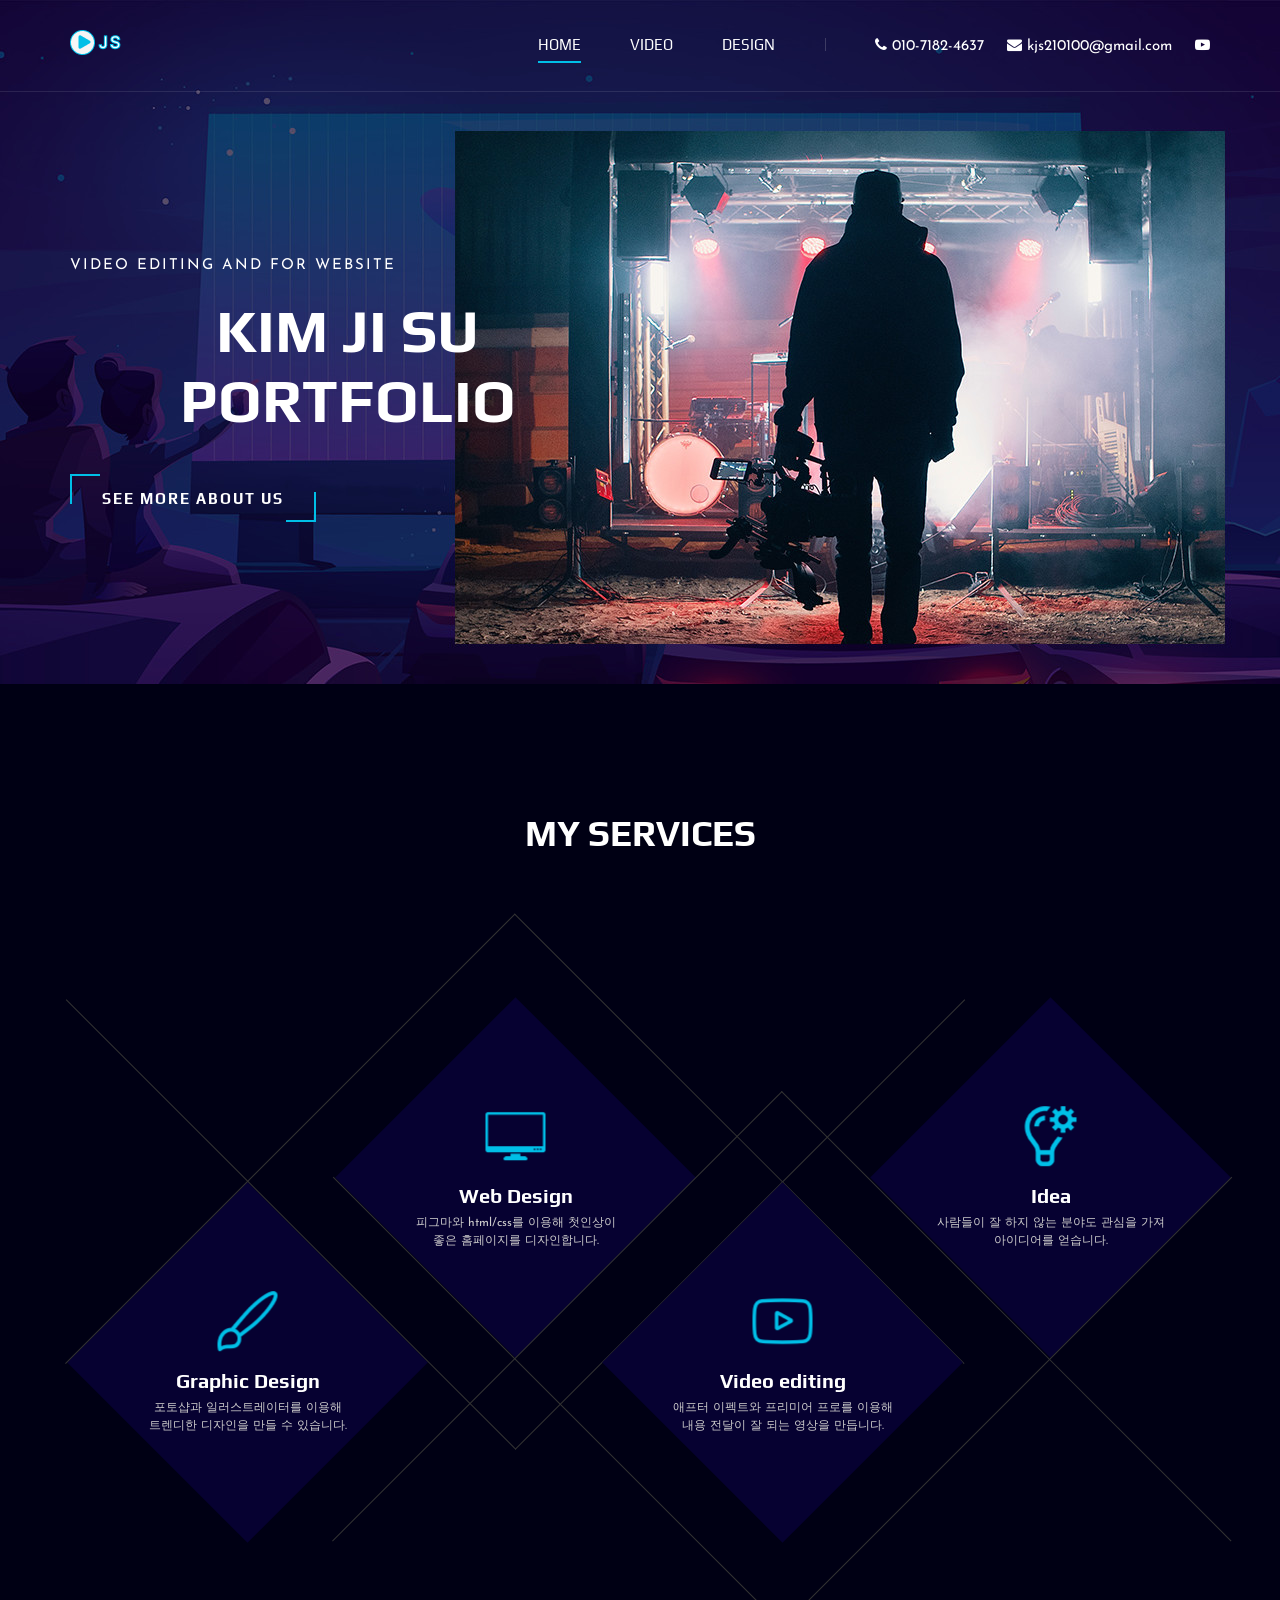
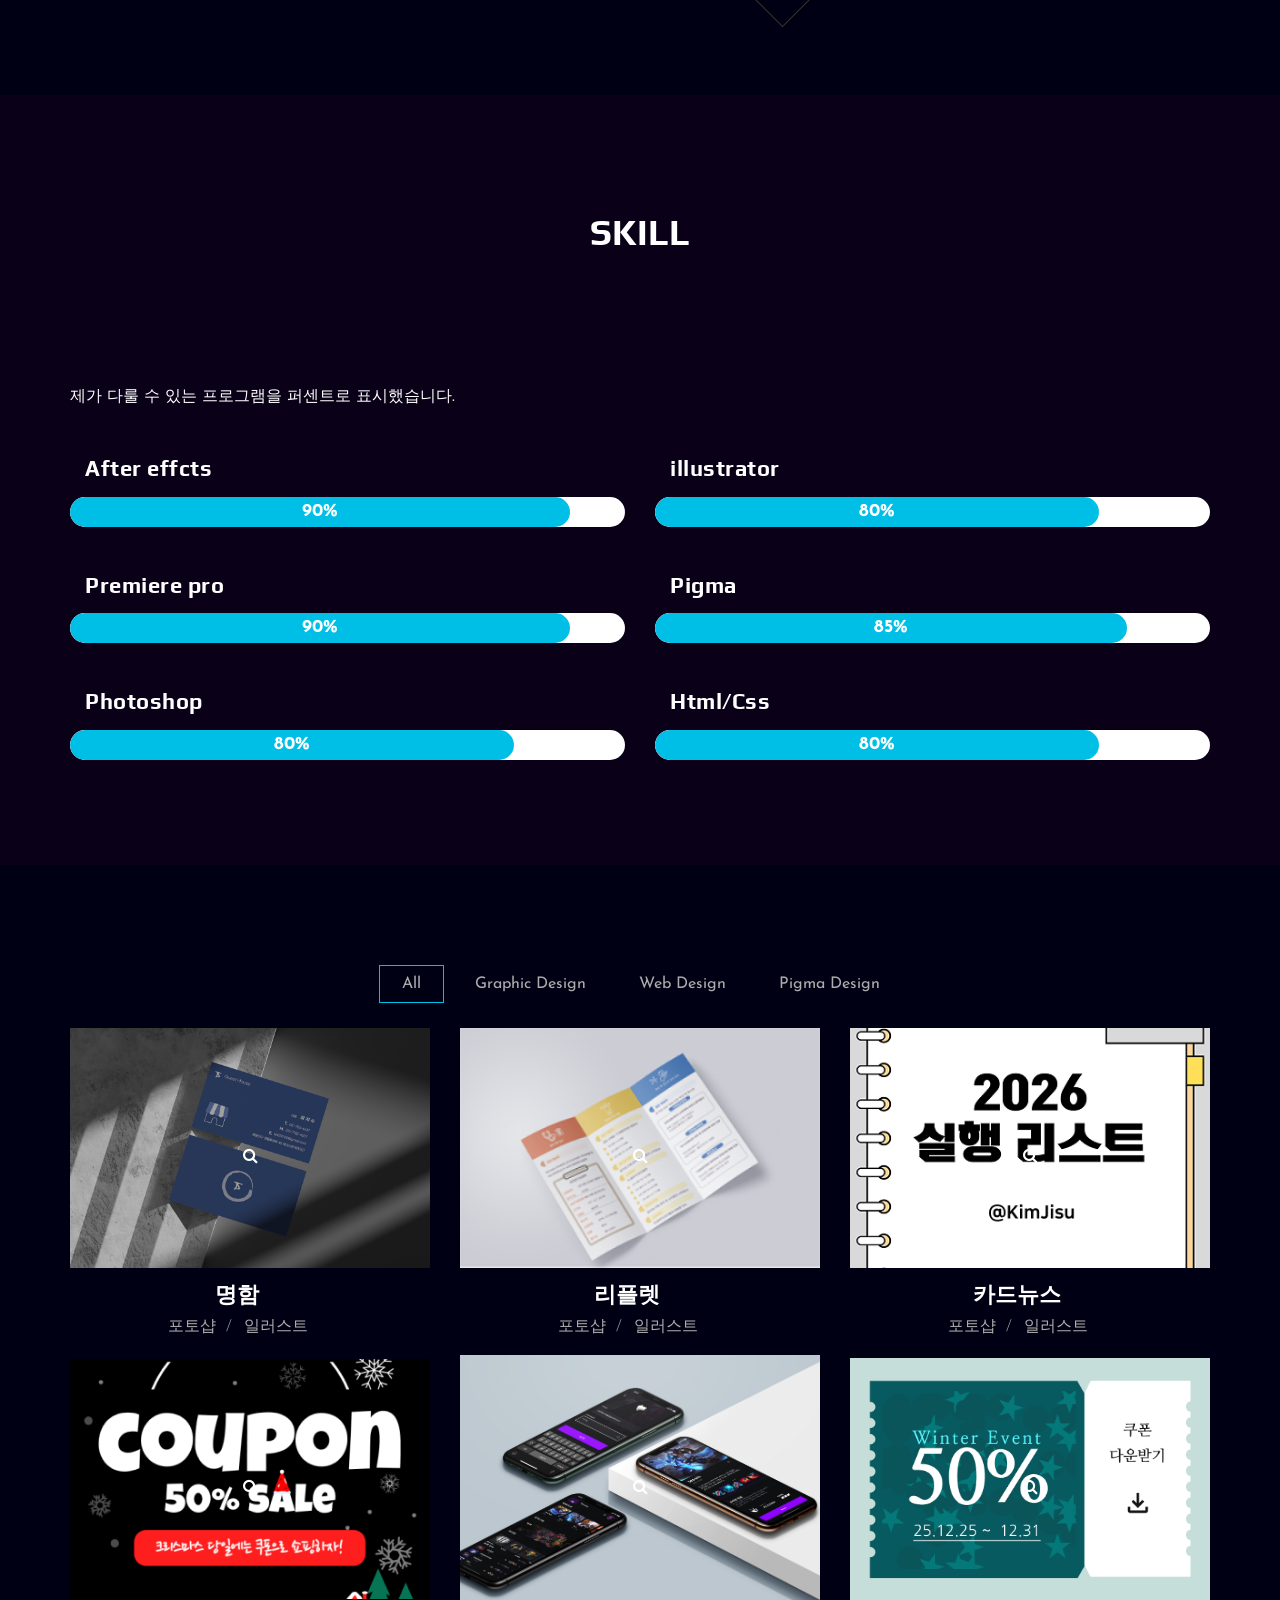
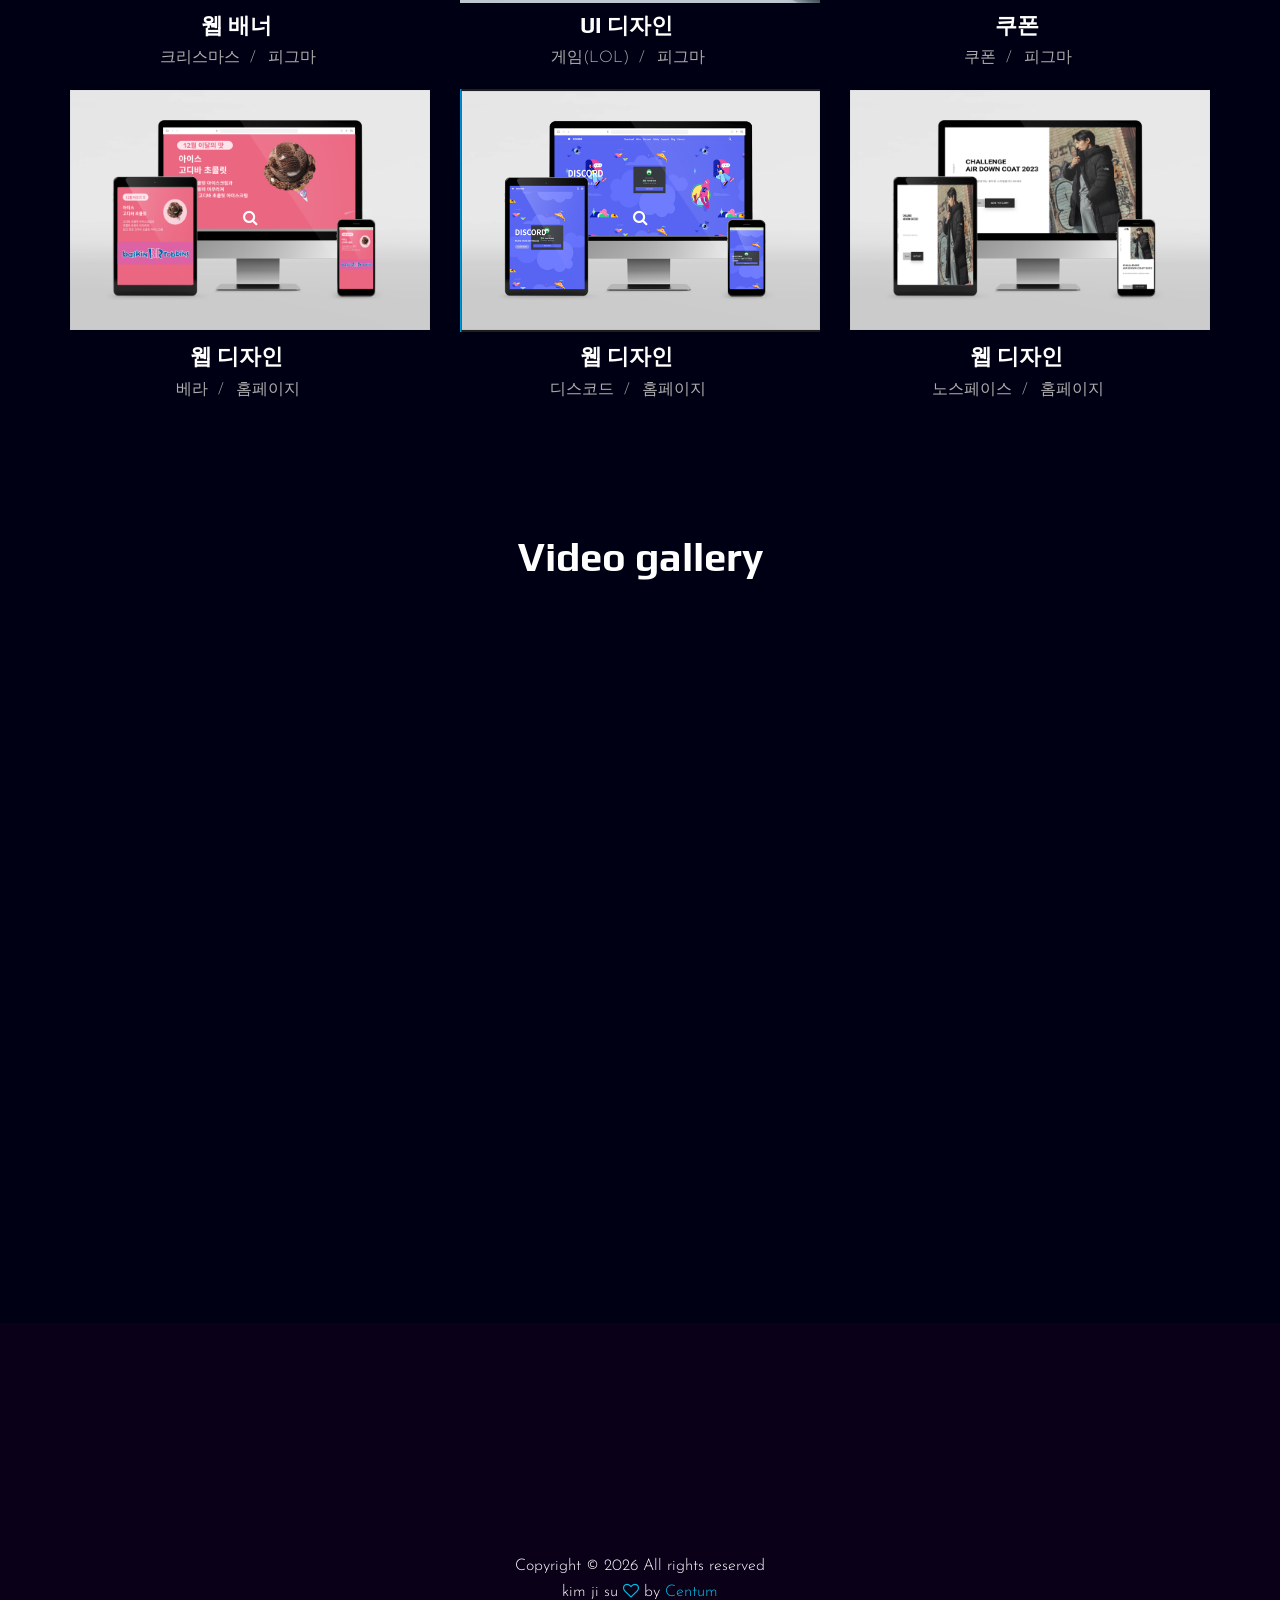
==== commit f4329e1c: "index.html 이미지 경로 수정" ====
--- a/index.html
+++ b/index.html
@@ -302,8 +302,8 @@
                 <div class="col-lg-4 col-md-6 col-sm-6 mix digital-marketing">
                     <div class="portfolio__item">
                         <div class="portfolio__item__video set-bg">
-                         <a href="img/portfolio/카드뉴스.png" class="btnn" data-fancybox="gallery">
-                            <img src="img/portfolio/카드뉴스3.png   ">
+                         <a href="img/portfolio/실행리스트.png" class="btnn" data-fancybox="gallery">
+                            <img src="img/portfolio/실행리스트 표지.png   ">
                             <i class="fa fa-search btn"></i>
                          </a>
                         </div>           
